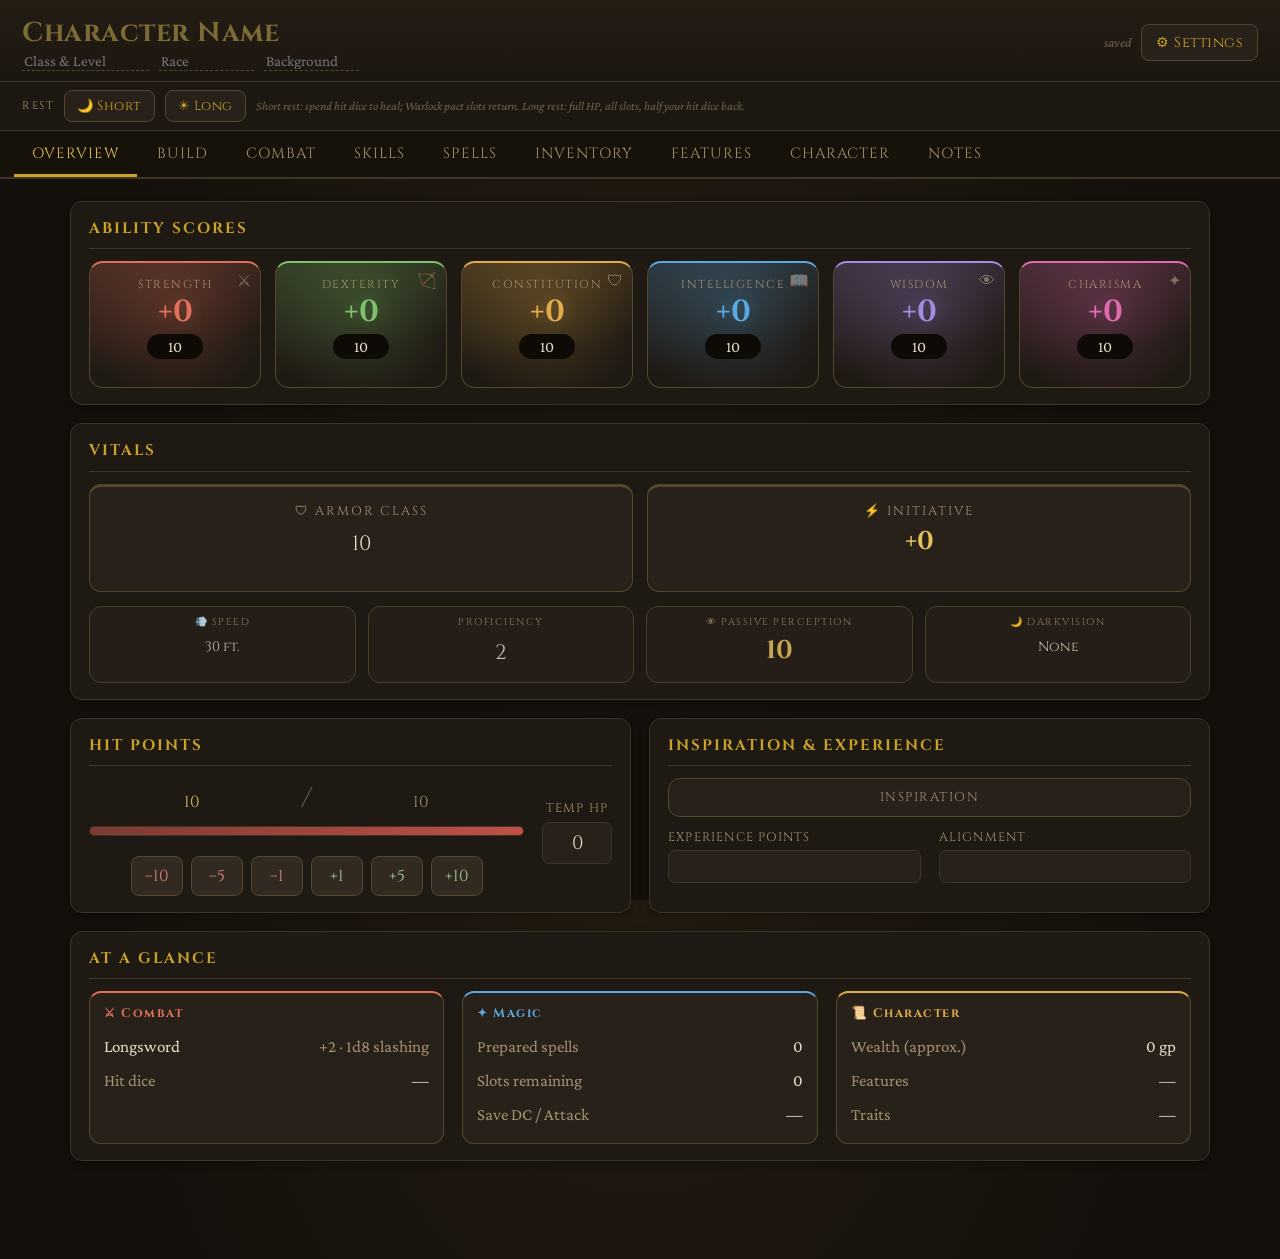
==== character-binder.html @ c370812e "Character Binder — D&D 5e" ====
<!DOCTYPE html>
<html lang="en">
<head>
<meta charset="UTF-8">
<meta name="viewport" content="width=device-width, initial-scale=1.0">
<title>D&D 5e Character Binder</title>
<link rel="preconnect" href="https://fonts.googleapis.com">
<link href="https://fonts.googleapis.com/css2?family=Cinzel:wght@500;700&family=Crimson+Pro:ital,wght@0,400;0,600;1,400&display=swap" rel="stylesheet">
<link rel="stylesheet" href="styles.css">
</head>
<body>

<header>
  <div class="title-block">
    <input id="charNameHeader" data-bind="name" placeholder="Character Name" autocomplete="off">
    <div class="subtitle">
      <input data-bind="classLevel" placeholder="Class &amp; Level" size="14">
      <input data-bind="race" placeholder="Race" size="10">
      <input data-bind="background" placeholder="Background" size="10">
    </div>
  </div>
  <div class="header-right">
    <span id="saveStatus">saved</span>
    <button class="icon-btn" id="settingsBtn">⚙ Settings</button>
  </div>
</header>

<div class="rest-bar">
  <span class="stat-label" style="margin:0">Rest</span>
  <button class="icon-btn sm" id="shortRestBtn">🌙 Short</button>
  <button class="icon-btn sm" id="longRestBtn">☀ Long</button>
  <span class="prep-note" id="restNote" style="margin:0;flex:1 1 220px">Short rest: spend hit dice to heal; Warlock pact slots return. Long rest: full HP, all slots, half your hit dice back.</span>
</div>

<nav id="tabs"></nav>

<main id="pages"></main>

<div class="modal-bg" id="settingsModal">
  <div class="modal">
    <button class="close-x" id="settingsClose">✕</button>
    <h2>Settings</h2>
    <p>Your character auto-saves in this browser. Use export to back up or move between devices.</p>
    <button class="icon-btn" id="exportBtn">Export character (JSON)</button>
    <button class="icon-btn" id="importBtn">Import character (JSON)</button>
    <input type="file" id="importFile" accept=".json,application/json" style="display:none">
    <button class="icon-btn danger" id="resetBtn">Reset all data</button>
  </div>
</div>

<script src="data-classes-races.js"></script>
<script src="data-spells.js"></script>
<script src="data-equipment.js"></script>
<script src="data-libraries.js"></script>
<script src="app.js"></script>
</body>
</html>
---- styles.css ----
:root{
  --bg:#14100b;
  --panel:#1f1913;
  --panel2:#28211a;
  --panel3:#322920;
  --border:#3e3427;
  --border-lt:#54462f;
  --gold:#c9a227;
  --gold-lt:#e3c15c;
  --gold-dim:#7d6b35;
  --text:#e9ddc7;
  --muted:#a3906f;
  --faint:#6f6149;
  --red:#c05046;
  --green:#6f9e63;
  --ink:#0e0b07;
}
*{box-sizing:border-box;margin:0;padding:0}
html,body{height:100%}
body{
  background:var(--bg);
  background-image:radial-gradient(ellipse at 50% -10%, #241c12 0%, var(--bg) 60%);
  color:var(--text);
  font-family:'Crimson Pro',Georgia,serif;
  font-size:17px;
  line-height:1.45;
  -webkit-font-smoothing:antialiased;
}
h1,h2,h3,.tab-btn,.stat-label,.ability-name,button{font-family:'Cinzel',Georgia,serif}

/* ---------- Scrollbars ---------- */
/* The default OS scrollbar (light gray/white) looked out of place against this dark parchment
   theme — every scrollable area (page body, search dropdowns, skill pickers) now matches it. */
*{scrollbar-width:thin;scrollbar-color:var(--gold-dim) var(--panel2)}
*::-webkit-scrollbar{width:10px;height:10px}
*::-webkit-scrollbar-track{background:var(--panel2)}
*::-webkit-scrollbar-thumb{background:var(--gold-dim);border-radius:6px;border:2px solid var(--panel2)}
*::-webkit-scrollbar-thumb:hover{background:var(--gold)}

/* ---------- Header ---------- */
header{
  display:flex;align-items:center;gap:16px;flex-wrap:wrap;
  padding:14px 22px 10px;
  border-bottom:1px solid var(--border);
  background:linear-gradient(180deg,#241d14,#1c1610);
}
.title-block{flex:1;min-width:240px}
#charNameHeader{
  background:transparent;border:none;color:var(--gold-lt);
  font-family:'Cinzel',serif;font-size:1.7rem;font-weight:700;
  width:100%;outline:none;letter-spacing:.5px;
}
#charNameHeader::placeholder{color:var(--gold-dim)}
.subtitle{display:flex;gap:10px;flex-wrap:wrap}
.subtitle input{
  background:transparent;border:none;border-bottom:1px dashed var(--border-lt);
  color:var(--muted);font-family:'Crimson Pro',serif;font-size:.95rem;
  outline:none;padding:1px 2px;
}
.subtitle input:focus{border-bottom-color:var(--gold)}
.header-right{display:flex;align-items:center;gap:10px}
#saveStatus{color:var(--faint);font-size:.85rem;font-style:italic;transition:color .3s}
#saveStatus.flash{color:var(--green)}
.icon-btn{
  background:var(--panel2);border:1px solid var(--border-lt);color:var(--gold);
  border-radius:8px;padding:8px 14px;font-size:.9rem;cursor:pointer;letter-spacing:.5px;
}
.icon-btn:hover{background:var(--panel3);border-color:var(--gold-dim)}
.icon-btn.sm{padding:6px 12px;font-size:.82rem}
/* Rest controls — a slim inline bar, not a full panel/card */
/* Global rest strip — sits under the header on every tab, not just Combat */
.rest-bar{
  display:flex;align-items:center;gap:10px;flex-wrap:wrap;
  padding:8px 22px;background:#1c1710;border-bottom:1px solid var(--border);
}

/* ---------- Tabs ---------- */
nav{
  display:flex;overflow-x:auto;gap:2px;
  padding:0 14px;background:#171209;
  border-bottom:2px solid var(--border);
  scrollbar-width:none;
}
nav::-webkit-scrollbar{display:none}
.tab-btn{
  background:transparent;border:none;color:var(--muted);
  padding:13px 18px 11px;font-size:.92rem;letter-spacing:1px;cursor:pointer;
  border-bottom:3px solid transparent;white-space:nowrap;text-transform:uppercase;
}
.tab-btn:hover{color:var(--text)}
.tab-btn.active{color:var(--gold-lt);border-bottom-color:var(--gold)}
main{max-width:1180px;margin:0 auto;padding:22px 20px 80px}
.tab-page{display:none;animation:fadein .18s ease}
.tab-page.active{display:block}
@keyframes fadein{from{opacity:0;transform:translateY(4px)}to{opacity:1;transform:none}}

/* ---------- Panels & layout ---------- */
.panel{
  background:var(--panel);border:1px solid var(--border);border-radius:12px;
  padding:16px 18px;margin-bottom:18px;
  box-shadow:0 2px 10px rgba(0,0,0,.35);
}
.panel h2{
  color:var(--gold);font-size:.95rem;letter-spacing:2px;text-transform:uppercase;
  margin-bottom:12px;padding-bottom:8px;border-bottom:1px solid var(--border);
  display:flex;justify-content:space-between;align-items:center;
}
.grid{display:grid;gap:18px}
.g2{grid-template-columns:repeat(auto-fit,minmax(320px,1fr))}
.g3{grid-template-columns:repeat(auto-fit,minmax(240px,1fr))}

/* ---------- Build screen: class-flavored panel ---------- */
/* Mirrors the ability-card elemental treatment (glow + lit top edge) but keyed off the chosen
   class's flavor color (CLASS_COLOR) instead of ability score, plus a big watermark class icon
   and a "Level X Class — Subclass" nameplate, so picking a class feels like forging a character
   instead of filling out a form. */
.build-panel{
  --accent:var(--gold); --accent-dim:rgba(201,162,39,.18);
  background:linear-gradient(165deg,var(--accent-dim),var(--panel) 75%);
  border-top:2px solid var(--accent); position:relative; overflow:hidden;
  transition:border-color .25s ease,background .25s ease;
}
.build-panel::before{
  content:'';position:absolute;top:-50%;right:-6%;width:70%;height:200%;
  background:radial-gradient(circle,var(--accent-dim) 0%,transparent 65%);
  pointer-events:none;
}
.build-icon{
  position:absolute;top:10px;right:16px;font-size:3.4rem;opacity:.16;line-height:1;
  pointer-events:none;filter:saturate(1.3);z-index:0;transition:opacity .2s ease;
}
.build-title{
  color:var(--accent);font-family:'Cinzel',serif;font-weight:700;font-size:1.05rem;
  letter-spacing:.5px;margin:-4px 0 12px;text-shadow:0 0 16px var(--accent-dim);
  position:relative;z-index:1;display:none;
}
.build-panel h2,.build-panel .grid,.build-panel .prep-note{position:relative;z-index:1}

/* ---------- Inputs ---------- */
input[type=text],input[type=number],textarea,select{
  background:var(--panel2);border:1px solid var(--border);border-radius:7px;
  color:var(--text);font-family:'Crimson Pro',serif;font-size:1rem;
  padding:7px 10px;outline:none;width:100%;
}
input:focus,textarea:focus,select:focus{border-color:var(--gold-dim)}
/* Every textarea in the app is now auto-grown by JS to fit what's typed (see autoGrow in
   app.js), so a manual resize handle is redundant at best and at worst lets you drag it smaller
   than its own content, hiding text behind a scrollbar again. overflow:hidden guards the same
   case. min-height is just the empty-box starting point before anything's typed. */
textarea{resize:none;overflow:hidden;min-height:80px;line-height:1.5}
input[type=number]{-moz-appearance:textfield}
input[type=number]::-webkit-inner-spin-button{-webkit-appearance:none}
label.fld{display:block;margin-bottom:10px}
label.fld span{
  display:block;color:var(--muted);font-size:.78rem;letter-spacing:1.2px;
  text-transform:uppercase;margin-bottom:3px;font-family:'Cinzel',serif;
}

/* ---------- Vitals: same elemental accents as ability cards, applied to the real tiles ---------- */
.stat-ac{border-top:2px solid #5aa9e0}.stat-ac input,.stat-ac .big{color:#5aa9e0}
.stat-init{border-top:2px solid #e0ab4a}.stat-init input,.stat-init .big{color:#e0ab4a}
.stat-speed{border-top:2px solid #7dc26a}.stat-speed input,.stat-speed .big{color:#7dc26a}
/* Speed holds text like "30 ft." — the shared 64px/1.3rem input (sized for 2-digit AC) clipped
   the end of it. Still not enough room before — wider box, smaller font, minimal padding. */
.stat-speed input{width:100%;max-width:112px;font-size:.98rem;padding:6px 3px}
.stat-perc{border-top:2px solid #a58ce0}.stat-perc input,.stat-perc .big{color:#a58ce0}
.stat-vision{border-top:2px solid #6f6bb0}.stat-vision input,.stat-vision .big{color:#6f6bb0}
/* Holds text like "120 ft." or "None" — same fix as Speed above, so it never clips. */
.stat-vision input{width:100%;max-width:112px;font-size:.98rem;padding:6px 3px}
.stat-dc{border-top:2px solid #a58ce0}.stat-dc .big{color:#a58ce0;text-shadow:0 0 14px rgba(165,140,224,.35)}
/* AC and Initiative are the two numbers you need instantly mid-fight, so they get a bigger,
   bolder row of their own; Speed/Proficiency/Passive/Darkvision (checked far less often in
   combat) sit smaller underneath instead of matching them tile-for-tile. */
.vitals-primary{display:grid;grid-template-columns:repeat(auto-fit,minmax(150px,1fr));gap:14px;margin-bottom:14px}
.vitals-primary .stat{border-top-width:3px;padding:16px 10px}
.vitals-primary .stat-label{font-size:.8rem;letter-spacing:2px}
.vitals-primary .big,.vitals-primary input{font-size:2.3rem}
.vitals-secondary{opacity:.85}
.vitals-secondary .stat{padding:8px 6px}
.vitals-secondary .stat-label{font-size:.62rem}
.vitals-secondary .big{font-size:1.15rem}
.vitals-secondary input{font-size:1.05rem}
.vitals-secondary .stat-speed input,.vitals-secondary .stat-vision input{font-size:.85rem;max-width:100px}

/* ---------- Ability cards ---------- */
/* Each ability gets its own elemental accent color (STR fire, DEX verdant, CON amber earth,
   INT arcane blue, WIS violet insight, CHA rose) instead of one flat gold for all six —
   a soft radial glow, a lit top edge, and a faint watermark rune make the grid feel alive. */
.abilities{display:grid;grid-template-columns:repeat(auto-fit,minmax(105px,1fr));gap:14px}
.ability{
  --accent:var(--gold); --accent-dim:rgba(201,162,39,.18);
  background:linear-gradient(165deg,var(--accent-dim),var(--panel) 68%);
  border:1px solid var(--border-lt); border-top:2px solid var(--accent);
  border-radius:14px;
  text-align:center;padding:14px 6px 14px;position:relative;overflow:hidden;
  transition:transform .18s ease,box-shadow .2s ease,border-color .18s ease;
}
.ability::before{
  content:'';position:absolute;top:-40%;left:50%;width:150%;height:150%;
  transform:translateX(-50%);background:radial-gradient(circle,var(--accent-dim) 0%,transparent 62%);
  pointer-events:none;
}
.ability:hover{transform:translateY(-3px);box-shadow:0 10px 26px -8px var(--accent-dim);border-top-color:var(--accent)}
.ability.ab-str{--accent:#e0705a;--accent-dim:rgba(224,112,90,.22)}
.ability.ab-dex{--accent:#7dc26a;--accent-dim:rgba(125,194,106,.22)}
.ability.ab-con{--accent:#e0ab4a;--accent-dim:rgba(224,171,74,.22)}
.ability.ab-int{--accent:#5aa9e0;--accent-dim:rgba(90,169,224,.22)}
.ability.ab-wis{--accent:#a58ce0;--accent-dim:rgba(165,140,224,.22)}
.ability.ab-cha{--accent:#e06bb0;--accent-dim:rgba(224,107,176,.22)}
.ability-icon{position:absolute;top:6px;right:9px;font-size:1rem;opacity:.4;z-index:1;filter:saturate(1.3)}
.ability-name{color:var(--muted);font-size:.72rem;letter-spacing:1.5px;text-transform:uppercase;position:relative;z-index:1}
.ability .mod{
  color:var(--accent);font-size:1.9rem;font-weight:700;font-family:'Cinzel',serif;line-height:1.2;
  position:relative;z-index:1;text-shadow:0 0 18px var(--accent-dim);
}
.ability input{
  width:56px;margin:4px auto 0;text-align:center;font-size:1rem;
  background:var(--ink);border-radius:20px;padding:3px;
  position:relative;z-index:1;border:1px solid transparent;
}
.ability input:focus{border-color:var(--accent)}
.save-dot-row{display:flex;justify-content:center;margin-top:6px}
.ab-race{color:var(--faint);font-size:.7rem;margin-top:3px;min-height:.95em;position:relative;z-index:1}
.ab-race b{color:var(--gold-dim);font-weight:600}

/* ---------- Feature effects ---------- */
.fx-badge{color:var(--gold);cursor:help;margin-left:5px;font-size:.85em}
/* green dot = proficiency granted by a feature (not manually set) */
.dot.grant{background:var(--green);border-color:var(--green)}
.dot.grant.expg{box-shadow:0 0 0 2.5px var(--panel),0 0 0 4.5px var(--green)}
.skill-block{border-bottom:1px solid #2a2318}
.skill-block:last-child{border-bottom:none}
.skill-block .skill-row{border-bottom:none}
.sk-note{color:var(--muted);font-size:.8rem;font-style:italic;padding:0 6px 7px 60px}
.sk-note .star{color:var(--gold);font-style:normal}
.sk-note .from{color:var(--green);font-style:normal}
/* Inline per-skill feature badges — a solid chip so they actually catch the eye, not faint italic text.
   This is a tablet-first project: badges are TAPPED (JS toggles .open), not hovered — there's no
   hover on touch. Mouse users on desktop still get a hover affordance for free via the CSS below. */
.sk-fx{
  display:inline-flex;flex-wrap:wrap;align-items:center;gap:2px 6px;cursor:pointer;
  background:var(--panel3);border:1px solid var(--gold-dim);border-radius:7px;
  padding:2px 8px 2px 9px;color:var(--gold-lt);font-size:.8rem;font-weight:600;
  max-width:100%;box-sizing:border-box;
  transition:border-color .15s ease,background .15s ease;
  -webkit-tap-highlight-color:transparent;
}
.sk-fx:hover,.sk-fx.open{background:var(--panel2);border-color:var(--gold)}
.sk-fx b{
  background:var(--gold);color:var(--ink);border-radius:5px;
  padding:1px 6px;font-weight:800;font-size:.85rem;white-space:nowrap;
  transition:transform .15s cubic-bezier(.2,.9,.3,1.4);
}
.sk-fx.open b{transform:scale(1.12)}
.sk-fx.perm{border-color:var(--green);color:var(--green)}
.sk-fx.perm:hover,.sk-fx.perm.open{border-color:var(--green)}
/* The "when" condition — tapping the badge unfolds it on its own line, fully wrapped (never
   clipped, however long the text is), instead of stretching sideways past the card's edge. */
.sk-tip{
  flex-basis:100%;max-width:100%;
  max-height:0;overflow:hidden;opacity:0;
  white-space:normal;word-wrap:break-word;text-align:left;line-height:1.35;
  color:var(--muted);font-style:italic;font-weight:500;
  transition:max-height .22s ease,opacity .18s ease,margin-top .22s ease;
  margin-top:0;
}
.sk-fx.open .sk-tip{max-height:80px;opacity:1;margin-top:3px}
.fx-chip{
  display:inline-flex;align-items:center;gap:7px;
  background:var(--panel3);border:1px solid var(--border-lt);border-radius:14px;
  padding:2px 11px;font-size:.85rem;margin:0 6px 6px 0;color:var(--text);
}
.fx-chip button{background:none;border:none;color:var(--faint);cursor:pointer;font-size:.9em;padding:0}
.fx-chip button:hover{color:var(--red)}
.fx-note{display:block;color:var(--green);font-size:.72rem;min-height:.9em}
/* ★ Stat reminders on the Overview tiles — same tap-to-open badges as the skill rows */
.fx-rems{display:flex;flex-wrap:wrap;gap:4px;margin-top:4px}
.fx-rems:empty{display:none}
.fx-rems .sk-fx{font-size:.72rem;padding:1px 7px}
.fx-rems .sk-fx b{font-size:.76rem;padding:0 5px}
/* Live "= N" preview beside the effect-amount formula field */
.fx-amt-hint{color:var(--green);font-size:.8rem;font-weight:600;white-space:nowrap}
.fx-addrow{display:flex;gap:8px;flex-wrap:wrap;align-items:center;margin-top:8px}
.fx-addrow select,.fx-addrow input{width:auto;flex:0 1 auto}
.fx-addrow .add-btn{margin-top:0;padding:5px 12px}
.fx-skillpick{
  display:flex;flex-wrap:wrap;gap:6px;max-width:100%;
  background:var(--panel2);border:1px solid var(--border-lt);border-radius:8px;
  padding:8px 10px;margin:2px 0;max-height:130px;overflow-y:auto;flex:1 1 100%;
}
/* Tappable skill chips — replaces raw checkboxes, which looked out of place next to everything else */
.skpick{
  display:inline-flex;align-items:center;gap:5px;padding:3px 10px 3px 8px;border-radius:12px;font-size:.78rem;
  background:var(--panel3);border:1px solid var(--border-lt);border-left:3px solid var(--ab-color,var(--border-lt));color:var(--muted);
  cursor:pointer;user-select:none;-webkit-tap-highlight-color:transparent;
  transition:background .12s ease,border-color .12s ease,color .12s ease;
}
.skpick i{font-style:normal;font-size:.62rem;font-weight:700;letter-spacing:.04em;color:var(--ab-color,var(--muted));opacity:.85;text-transform:uppercase}
.skpick:hover{border-color:var(--gold-dim);border-left-color:var(--ab-color,var(--gold-dim));color:var(--text)}
.skpick.on{background:var(--gold);border-color:var(--gold);border-left-color:var(--gold);color:var(--ink);font-weight:700}
.skpick.on i{color:var(--ink);opacity:.6}
.fx-chip button.copy{color:var(--gold)}
.fx-chip button.copy:hover{color:var(--gold-lt)}
.fx-chip button.edit{color:var(--green)}
.fx-chip button.edit:hover{color:#8fd17e}
/* Searchable feature-library dropdown — replaces one giant native <select> full of options */
.lib-results{
  position:absolute;top:calc(100% + 4px);left:0;width:360px;max-width:90vw;max-height:340px;
  overflow-y:auto;background:var(--panel);border:1px solid var(--gold-dim);border-radius:10px;
  box-shadow:0 12px 32px rgba(0,0,0,.55);z-index:40;display:none;
}
.lib-results.open{display:block}
.lib-results .grp{
  color:var(--gold);font-size:.68rem;letter-spacing:1.6px;text-transform:uppercase;
  font-family:'Cinzel',serif;padding:9px 12px 4px;
}
.lib-results .item{
  padding:7px 12px;cursor:pointer;font-size:.88rem;color:var(--text);
  border-top:1px solid #2a2318;-webkit-tap-highlight-color:transparent;
}
.lib-results .grp:first-child{padding-top:8px}
.lib-results .grp + .item{border-top:none}
.lib-results .item:hover,.lib-results .item.hi{background:var(--panel3)}
.lib-results .item small{display:block;color:var(--muted);font-size:.73rem;margin-top:1px;font-style:italic}
.lib-results .empty{padding:12px;color:var(--faint);font-style:italic;font-size:.85rem}
/* Spell search gets its own grimoire index instead of the plain generic dropdown every other
   search box uses — each result carries a left rune-tab colored by its power tier (same silver/
   arcane-blue/mystic-violet/legendary-gold language as the level cards), so browsing results
   already tells you how "big" a spell is before you tap it. */
#spellResults{background:linear-gradient(165deg,var(--panel),var(--panel2) 85%)}
#spellResults .grp{border-bottom:1px solid var(--border-lt);margin-bottom:2px}
#spellResults .item{
  --accent:var(--gold);--accent-dim:rgba(201,162,39,.3);
  border-top:none;border-left:3px solid var(--accent-dim);padding-left:11px;
  transition:border-color .15s ease,background .15s ease;
}
#spellResults .item.tier0{--accent:#8b98ab;--accent-dim:rgba(139,152,171,.4)}
#spellResults .item.tier1{--accent:#5aa9e0;--accent-dim:rgba(90,169,224,.4)}
#spellResults .item.tier2{--accent:#a58ce0;--accent-dim:rgba(165,140,224,.4)}
#spellResults .item.tier3{--accent:#c9a227;--accent-dim:rgba(201,162,39,.45)}
#spellResults .item:hover,#spellResults .item.hi{background:var(--panel3);border-left-color:var(--accent)}
#spellResults .sp-badge{margin-right:3px}
/* Feature cards — two columns of shorter cards instead of one long full-width column, so short
   feats don't leave a wall of empty space next to their one-line description. */
#featureList{column-width:360px;column-gap:20px}
/* Take two: the stamped wax-seal medallion (repeated down a long list) read as a sticker, not a
   flourish — a device that works once on a hero panel gets noisy at a dozen repeats. Replaced with
   something quieter and more bookish: an illuminated capital, the feature's own first letter set
   large in the source's color, the way an old manuscript marks the start of each entry. Provenance
   (which class, which race) is a fine-print byline instead of an uppercase tag; hand-written
   features simply carry no byline at all — nothing where there's nothing meaningful to say. */
.feature-card{
  position:relative;display:flex;gap:13px;align-items:flex-start;
  background:var(--panel2);border:1px solid var(--border);border-left:2px solid var(--src,var(--gold-dim));
  border-radius:10px;padding:13px 16px;margin-bottom:16px;break-inside:avoid;
  transition:transform .15s ease,box-shadow .2s ease;
}
.feature-card:hover{transform:translateY(-2px);box-shadow:0 10px 22px -12px rgba(0,0,0,.55)}
.feature-cap{
  flex:0 0 auto;width:2rem;padding-top:1px;text-align:center;
  font-family:'Cinzel',serif;font-weight:700;font-size:2.15rem;line-height:1;
  color:var(--src,var(--gold));opacity:.92;user-select:none;
}
.feature-body{flex:1;min-width:0}
.feature-head{display:flex;gap:8px;align-items:center;margin-bottom:7px}
.feature-headtext{flex:1;min-width:0}
.feature-byline{
  display:block;color:var(--muted);font-size:.76rem;font-style:italic;
  margin:0 0 1px 1px;letter-spacing:.2px;
}
/* Title reads as an inscribed heading (Cinzel, like every other label in the app) instead of
   plain form text — quiet manuscript-line input until you touch it, same idiom as Spells rows. */
.feature-title{
  width:100%;font-family:'Cinzel',serif;font-weight:700;font-size:1rem;letter-spacing:.2px;
  background:transparent;border:1px solid transparent;border-bottom:1px dashed transparent;
  padding:2px 3px;border-radius:0;
}
.feature-title:hover{border-bottom-color:var(--border-lt)}
.feature-title:focus{background:var(--ink);border-color:transparent;border-bottom-color:var(--src,var(--gold));border-radius:4px}
.desc-ta{min-height:42px;font-size:.92rem;resize:none;overflow:hidden}
/* Lock toggle — sits in the panel header (h2 is already a flex row with space-between, so this
   just drops into the right side). Locked = compact read-only view; unlocked = full editor. */
.lock-toggle{
  background:none;border:1px solid var(--border-lt);color:var(--muted);
  border-radius:7px;width:32px;height:28px;cursor:pointer;font-size:1rem;
  text-transform:none;letter-spacing:0;flex-shrink:0;-webkit-tap-highlight-color:transparent;
  transition:background .12s ease,border-color .12s ease,color .12s ease;
}
.lock-toggle:hover{border-color:var(--gold-dim);color:var(--gold-lt)}
.lock-toggle.locked{background:var(--panel3);border-color:var(--gold-dim);color:var(--gold-lt)}
/* Locked view: every feature becomes one plain, compact block — no inputs, no buttons, just
   title (+ a combat tag), description and effects sitting there in full. Nothing to expand —
   there are only ever a handful of features, so a collapse/expand step just adds a tap. */
.feature-card.locked{padding:10px 14px}
.feature-card.locked .cf-row{padding:0 2px 6px;border-bottom:none}
.feature-card.locked .feature-cap{font-size:1.9rem}
.locked-desc{color:var(--muted);font-size:.85rem;padding:0 2px 6px}
.fx-chip-row{margin:0 0 8px;display:flex;flex-wrap:wrap}
.fx-chip.ro{padding:2px 9px;gap:0;font-size:.78rem}
.combat-flag{
  background:var(--panel3);border:1px solid var(--border-lt);color:var(--faint);
  border-radius:7px;width:34px;height:36px;cursor:pointer;font-size:1rem;flex-shrink:0;
  transition:background .12s ease,border-color .12s ease,color .12s ease;
}
.combat-flag:hover{border-color:var(--gold-dim);color:var(--muted)}
/* Collapsed "+ Effect" ghost button — replaces the always-visible 230px type dropdown so a
   card with no effect in progress reads clean; tapping it reveals the picker. */
.fx-open-btn{
  background:transparent;border:1px dashed var(--gold-dim);color:var(--gold);
  border-radius:8px;padding:6px 14px;cursor:pointer;font-size:.82rem;
  font-family:'Cinzel',serif;letter-spacing:.5px;
}
.fx-open-btn:hover{background:var(--panel3)}
.combat-flag.on{background:var(--gold);border-color:var(--gold);color:var(--ink)}
/* Ties a feature's max uses to the proficiency-bonus stat instead of a fixed number, for
   traits like Orc's Adrenaline Rush or Harengon's Rabbit Hop ("uses = proficiency bonus") —
   recalc() keeps it in sync automatically whenever profBonus changes (e.g. leveling up). */
.uses-prof-toggle{
  background:var(--panel3);border:1px solid var(--border-lt);color:var(--faint);
  border-radius:7px;padding:5px 10px;cursor:pointer;font-size:.72rem;font-weight:700;
  letter-spacing:.03em;-webkit-tap-highlight-color:transparent;
  transition:background .12s ease,border-color .12s ease,color .12s ease;
}
.uses-prof-toggle:hover{border-color:var(--gold-dim);color:var(--muted)}
.uses-prof-toggle.on{background:var(--gold);border-color:var(--gold);color:var(--ink)}
.prof-uses-val{
  min-width:50px;text-align:center;color:var(--gold-lt);font-weight:700;
  font-family:'Cinzel',serif;font-size:.95rem;
}
.fx-edit-hint{
  flex:1 1 100%;color:var(--green);font-size:.78rem;font-style:italic;
  background:rgba(111,158,99,.1);border:1px solid var(--green);border-radius:7px;padding:5px 10px;
}
/* Combat Features — one slim row per feature, no card. Description is hidden until tapped so the
   panel stays a scannable list instead of a wall of reminder text during a fight. */
.cf-row{
  display:flex;align-items:center;justify-content:space-between;gap:10px;
  padding:7px 4px;border-bottom:1px solid #2a2318;
}
.cf-row:last-child{border-bottom:none}
.cf-row[data-cfrow]{cursor:pointer}
.cf-row[data-cfrow]:hover{background:var(--panel3)}
.cf-name{font-family:'Cinzel',serif;color:var(--gold-lt);font-size:.86rem;display:flex;align-items:center;gap:6px}
.cf-chevron{display:inline-block;color:var(--gold-dim);font-size:.7rem;transition:transform .18s ease}
.cf-row.open .cf-chevron{transform:rotate(90deg)}
.cf-tag{color:var(--faint);font-size:.72rem;font-style:italic}
.cf-uses{display:flex;align-items:center;gap:8px;flex-shrink:0}
.cf-count{color:var(--muted);font-size:.78rem;font-weight:700;font-family:'Cinzel',serif;min-width:28px;text-align:right}
.cf-desc{
  max-height:0;overflow:hidden;opacity:0;
  color:var(--muted);font-size:.78rem;font-style:italic;padding:0 4px;
  transition:max-height .22s ease,opacity .18s ease,padding .22s ease;
}
.cf-row.open + .cf-desc{max-height:120px;opacity:1;padding:2px 4px 9px}
/* Limited-use features (pips, recharge on a rest) are the ones worth scanning for mid-fight;
   passives are just there for reference. A small section label separates the two groups instead
   of leaving them interleaved in one undifferentiated list. */
.cf-section{
  color:var(--faint);font-size:.64rem;letter-spacing:1.5px;text-transform:uppercase;
  font-family:'Cinzel',serif;padding:9px 4px 4px;
}
.cf-section:first-child{padding-top:0}
/* A panel whose only content is one empty-state line doesn't need full panel padding/margin —
   shrinking it keeps the page from pushing HP/Attacks further down for nothing. */
.panel-compact{padding-bottom:10px;margin-bottom:12px}
.panel-compact h2{margin-bottom:6px}
.fx-addrow .cancel-btn{
  background:transparent;border:1px dashed var(--faint);color:var(--faint);
  border-radius:8px;padding:7px 16px;cursor:pointer;font-size:.85rem;
  font-family:'Cinzel',serif;letter-spacing:1px;margin-top:4px;
}
.fx-addrow .cancel-btn:hover{color:var(--text);border-color:var(--muted)}

/* ---------- Character HUD ---------- */
.hud{display:grid;grid-template-columns:1fr 110px 1fr;gap:16px;align-items:start}
.hud-fig{width:110px;justify-self:center;margin-top:8px}
@media (max-width:640px){.hud{grid-template-columns:1fr 1fr}.hud-fig{display:none}}

/* ---------- Stat chips ---------- */
.stats-row{display:grid;grid-template-columns:repeat(auto-fit,minmax(120px,1fr));gap:12px}
.stat{
  background:var(--panel2);border:1px solid var(--border-lt);border-radius:12px;
  text-align:center;padding:10px 8px;
}
.stat-label{color:var(--muted);font-size:.7rem;letter-spacing:1.5px;text-transform:uppercase;display:block;margin-bottom:2px}
.stat .big{color:var(--text);font-size:1.6rem;font-family:'Cinzel',serif;font-weight:700}
.stat input{width:64px;text-align:center;font-size:1.3rem;font-family:'Cinzel',serif;background:transparent;border:none;color:var(--text)}
.stat input:focus{outline:1px solid var(--gold-dim);border-radius:6px}
.stat.computed .big{color:var(--gold-lt)}

/* ---------- HP ---------- */
.hp-panel{display:flex;flex-wrap:wrap;gap:18px;align-items:center}
.hp-main{flex:1;min-width:220px}
.hp-numbers{display:flex;align-items:baseline;gap:6px;justify-content:center}
.hp-numbers input{background:transparent;border:none;font-family:'Cinzel',serif;text-align:center;color:var(--text)}
.hp-cur{font-size:2.6rem;width:110px;color:var(--gold-lt)!important}
.hp-max-in{font-size:1.3rem;width:70px;color:var(--muted)!important}
.hp-slash{color:var(--faint);font-size:1.8rem;font-family:'Cinzel',serif}
.hp-bar{height:10px;background:var(--ink);border-radius:6px;overflow:hidden;margin-top:6px;border:1px solid var(--border);transition:box-shadow .3s ease}
.hp-bar>div{height:100%;background:linear-gradient(90deg,#7d3b34,var(--red));width:100%;transition:width .25s,background .3s}
/* Bloodied / critical HP feedback, right on the real bar — no separate decorative copy of it */
@keyframes hpCritPulse{0%,100%{box-shadow:0 0 6px 0 rgba(192,80,70,.5)}50%{box-shadow:0 0 14px 3px rgba(192,80,70,.9)}}
.hp-bar.low>div{background:linear-gradient(90deg,#8a5a2a,#d9a23e)}
.hp-bar.critical{animation:hpCritPulse 1.3s ease-in-out infinite}
.hp-bar.critical>div{background:linear-gradient(90deg,#7d1f1f,#c0504a)}
.hp-btns{display:flex;gap:8px;justify-content:center;margin-top:10px;flex-wrap:wrap}
.hp-btn{
  background:var(--panel3);border:1px solid var(--border-lt);color:var(--text);
  border-radius:8px;min-width:52px;padding:8px 10px;font-size:1rem;cursor:pointer;
  font-family:'Cinzel',serif;
}
.hp-btn:active{transform:scale(.95)}
.hp-btn.dmg{color:#e08a80}.hp-btn.heal{color:#a5cf9a}
.temp-box{text-align:center}
.temp-box input{width:70px;text-align:center;font-size:1.2rem;font-family:'Cinzel',serif}

/* Hit Dice Left used to burn a whole 2-column stat grid for one number and two buttons — now a
   single compact row so the rest of the Combat tab (Attacks) isn't pushed down for so little. */
.hd-row{display:flex;align-items:center;gap:12px;margin-bottom:10px;flex-wrap:wrap}
.hd-row .stat-label{margin:0}
.hd-row .big{color:var(--gold-lt);font-family:'Cinzel',serif;font-weight:700;font-size:1.6rem}
.hd-row .hp-btns{margin:0 0 0 auto}

/* Combat mini-HUD: HP and AC pinned to the top of the viewport while scrolling the Combat tab,
   so the two numbers you always need mid-fight never scroll out of view once the page gets tall
   with several attacks/features. Read-only — the real editable fields are still below. */
.combat-hud{
  position:sticky;top:0;z-index:15;display:flex;gap:20px;align-items:center;
  background:var(--panel);border:1px solid var(--border);border-radius:10px;
  padding:8px 16px;margin-bottom:16px;box-shadow:0 4px 14px rgba(0,0,0,.45);
}
.chud-item{color:var(--muted);font-size:.72rem;letter-spacing:1.5px;text-transform:uppercase;font-family:'Cinzel',serif}
.chud-item b{color:var(--gold-lt);font-size:1.05rem;margin-left:6px;letter-spacing:0;text-transform:none}

/* ---------- Toggle dots & pips ---------- */
.dot{
  width:16px;height:16px;border-radius:50%;border:2px solid var(--gold-dim);
  background:transparent;cursor:pointer;display:inline-block;flex-shrink:0;
}
.dot.on{background:var(--gold);border-color:var(--gold)}
.dot.exp{background:var(--gold);border-color:var(--gold-lt);box-shadow:0 0 0 2.5px var(--panel),0 0 0 4.5px var(--gold-dim)}
.pip{
  width:26px;height:26px;border-radius:50%;border:2px solid var(--gold-dim);
  background:transparent;cursor:pointer;display:inline-block;flex-shrink:0;
  -webkit-tap-highlight-color:transparent;
}
.pip.used{background:var(--faint);border-color:var(--faint)}

/* ---------- Skill rows (grouped by ability score) ---------- */
/* Multi-column flow (not grid) so short groups don't leave ragged gaps — each group is one
   solid block that stacks top-to-bottom within a column, then wraps to the next column.
   Each group is now a small elemental-accent card — same treatment as the Ability Scores
   tab (soft radial glow, lit top edge, watermark icon) — so the whole sheet reads as one
   consistent world instead of a plain gold list. */
#skillList{column-width:240px;column-gap:20px}
.skill-group{
  --accent:var(--gold); --accent-dim:rgba(201,162,39,.18);
  break-inside:avoid;margin-bottom:16px;position:relative;overflow:hidden;
  background:linear-gradient(165deg,var(--accent-dim),var(--panel) 72%);
  border:1px solid var(--border-lt);border-top:2px solid var(--accent);
  border-radius:12px;padding:2px 0 6px;
}
.skill-group::before{
  content:'';position:absolute;top:-50%;left:50%;width:160%;height:160%;
  transform:translateX(-50%);background:radial-gradient(circle,var(--accent-dim) 0%,transparent 60%);
  pointer-events:none;
}
.skill-group.ab-str{--accent:#e0705a;--accent-dim:rgba(224,112,90,.22)}
.skill-group.ab-dex{--accent:#7dc26a;--accent-dim:rgba(125,194,106,.22)}
.skill-group.ab-con{--accent:#e0ab4a;--accent-dim:rgba(224,171,74,.22)}
.skill-group.ab-int{--accent:#5aa9e0;--accent-dim:rgba(90,169,224,.22)}
.skill-group.ab-wis{--accent:#a58ce0;--accent-dim:rgba(165,140,224,.22)}
.skill-group.ab-cha{--accent:#e06bb0;--accent-dim:rgba(224,107,176,.22)}
.skill-group-head{
  color:var(--accent);font-size:.7rem;letter-spacing:1.8px;text-transform:uppercase;
  font-family:'Cinzel',serif;padding:9px 12px 6px;border-bottom:1px solid var(--accent-dim);
  margin-bottom:1px;position:relative;z-index:1;display:flex;align-items:center;gap:6px;
}
.skill-group-head .sgh-icon{font-size:.9rem;opacity:.8;filter:saturate(1.3)}
.skill-item{border-bottom:1px solid var(--accent-dim);padding:2px 0;position:relative;z-index:1}
.skill-group .skill-item:last-child{border-bottom:none}
.skill-row{
  display:flex;align-items:center;gap:8px;padding:5px 12px;
}
.skill-row .bonus{
  min-width:40px;text-align:center;color:var(--accent);
  font-family:'Cinzel',serif;font-weight:700;font-size:1.05rem;text-shadow:0 0 12px var(--accent-dim);
}
.skill-row .sk-name{flex:1}
.skill-row .sk-ab{color:var(--faint);font-size:.8rem;text-transform:uppercase;letter-spacing:1px}
/* Feature badges get their own second line, indented under the skill name */
.skill-fx-row{display:flex;gap:12px;flex-wrap:wrap;padding:0 12px 5px 58px;position:relative;z-index:1}
/* Proficiency dot glows in the group's own accent instead of flat gold */
.skill-item .dot.on{background:var(--accent);border-color:var(--accent);box-shadow:0 0 8px var(--accent-dim)}
.skill-item .dot.exp{background:var(--accent);border-color:var(--accent);box-shadow:0 0 0 2.5px var(--panel),0 0 0 4.5px var(--accent-dim),0 0 10px var(--accent-dim)}

/* ---------- Lists (attacks, items, spells, features, notes) ---------- */
.list-row{display:flex;gap:8px;align-items:flex-start;margin-bottom:8px}
.list-row input,.list-row textarea{flex:1}
.list-row .narrow{flex:0 0 90px}
.list-row .mid{flex:0 0 150px}
.del-btn{
  background:transparent;border:1px solid var(--border);color:var(--faint);
  border-radius:7px;width:34px;height:36px;cursor:pointer;font-size:1.1rem;flex-shrink:0;
}
.del-btn:hover{color:var(--red);border-color:var(--red)}
.add-btn{
  background:transparent;border:1px dashed var(--gold-dim);color:var(--gold);
  border-radius:8px;padding:7px 16px;cursor:pointer;font-size:.85rem;
  font-family:'Cinzel',serif;letter-spacing:1px;margin-top:4px;
}
.add-btn:hover{background:var(--panel2)}

/* ---------- Attack row (Combat > Attacks & Spellcasting) ---------- */
/* Each attack is its own card — background, border, rounded corners, a gap to the next one —
   instead of a border-bottom-separated row sharing one long strip. Same card language as
   .feature-card/.ov-card elsewhere on the sheet, so weapons read as distinct at a glance. */
.atk-card{
  background:var(--panel2);border:1px solid var(--border);border-left:2px solid var(--gold-dim);
  border-radius:10px;padding:10px 14px;margin-bottom:14px;
  transition:transform .15s ease,box-shadow .2s ease;
}
.atk-card:last-of-type{margin-bottom:0}
.atk-card:hover{transform:translateY(-2px);box-shadow:0 10px 22px -12px rgba(0,0,0,.55)}
/* One compact strip per attack: weapon identity on the left, then its two live numbers —
   Hit and Damage, always in that reading order — and buffs tucked into a slim line underneath
   instead of their own full row. */
.atk-row{
  display:flex;align-items:flex-start;gap:10px;
}
.atk-icon{color:var(--gold-dim);font-size:.95rem;padding-top:7px;flex:0 0 auto}
.atk-id{flex:1.6 1 220px;min-width:180px;position:relative}
/* One combo field instead of a dropdown + a separate nickname field: type to search built-in
   weapons (a themed dropdown, not the browser's native autocomplete) or just keep typing your
   own name — either way it's the same input. */
input.atk-combo{width:100%;font-size:.92rem}
.atk-weapon-results{width:100%}
.atk-config{display:flex;flex-wrap:wrap;gap:5px 8px;margin-top:5px;align-items:center}
/* Each label+input is one inline unit so wrapping (on narrow rows) breaks between pairs, never
   inside one — no more orphan input floating on its own line with no visible label. */
.cfg-pair{display:inline-flex;align-items:center;gap:3px;white-space:nowrap}
.cfg-lbl{color:var(--faint);font-size:.68rem;white-space:nowrap}
select.atk-stat-sel{width:64px;font-size:.78rem;padding:3px 4px}
select.atk-dtype-sel{width:92px;font-size:.78rem;padding:3px 4px}
input.atk-die{width:44px;text-align:center;font-size:.82rem;background:var(--panel3);
  border:1px solid var(--border-lt);border-radius:5px;padding:3px 2px}
input.atk-tiny{width:30px;text-align:center;font-size:.8rem;padding:3px 2px}
/* Hit sits left of Damage — a thin gold divider marks the boundary between "will it land" and
   "how much does it do" so the two never blur together even at a glance. */
.atk-hit{flex:0 0 60px;text-align:center;padding-top:1px}
.atk-dmg{flex:1 1 170px;min-width:140px;border-left:1px solid var(--border-lt);padding-left:10px}
.atk-label{color:var(--muted);font-size:.62rem;letter-spacing:1.5px;text-transform:uppercase;display:block}
.atk-hit .big,.atk-final{
  color:var(--gold-lt);font-family:'Cinzel',serif;font-weight:700;font-size:1.2rem;white-space:nowrap;
}
.atk-hit .big{display:block}
.atk-formula{color:var(--text);font-size:.88rem;display:block}
.atk-breakdown{color:var(--faint);font-size:.66rem;display:block;margin-top:1px;white-space:nowrap}
.atk-roll{display:flex;align-items:center;gap:6px;margin-top:3px;flex-wrap:wrap}
.atk-roll input{width:48px;text-align:center;font-size:.85rem}
/* A buff's own damage-roll input (shown only when that buff has dice to roll) is a smaller
   sibling of the main weapon roll, not its own separate concept. */
.atk-roll input.atk-buffroll{width:38px;font-size:.8rem}
.atk-roll .atk-plus{color:var(--faint);font-size:.8rem}
.atk-eq{color:var(--faint)}
.atk-legacy{color:var(--faint);font-size:.72rem;font-style:italic;display:block;padding:2px 4px 4px}
/* Damage buffs: spells/effects that add extra damage — Hunter's Mark, Hex, Elemental Weapon,
   Sneak Attack, etc. Each is its own toggleable, removable row instead of one flat text box, so
   mixed damage types stay legible and an inactive buff can be dimmed instead of deleted. Stacked
   one-per-line with fixed-width fields (rather than wrapping pills) so name/dice/flat/type line
   up into columns across every buff on the attack. */
.buff-row{display:flex;flex-direction:column;gap:2px;padding:2px 4px 8px 26px}
.buff-pill{
  display:flex;align-items:center;gap:4px;background:var(--panel3);
  border-left:3px solid var(--rider-c,var(--border-lt));
  border-bottom:1px solid var(--border);
  padding:2px 4px;opacity:.45;transition:opacity .15s;
}
.buff-pill:last-of-type{border-bottom:none}
.buff-pill.on{opacity:1}
.buff-pill input[type=checkbox]{width:auto;flex:0 0 auto;margin:0 2px 0 2px;accent-color:var(--gold)}
/* Hunter's Mark, Hex, etc. all require concentration in the real rules — a small reminder badge
   so it's not easy to forget you're already concentrating on something else. */
.buff-conc{color:#a58ce0;font-size:.66rem;font-weight:700;flex:0 0 auto;letter-spacing:0}
.buff-pill input[type=text].buff-name{width:100px;flex:0 0 100px}
.buff-pill input[type=text].buff-dice{width:38px;flex:0 0 38px;text-align:center}
.buff-pill input[type=number].buff-flat{width:32px;flex:0 0 32px;text-align:center}
.buff-pill input[type=text],.buff-pill input[type=number]{
  background:transparent;border:none;color:var(--text);font-size:.8rem;
}
.buff-pill select{
  background:transparent;border:none;color:var(--rider-c,var(--muted));font-size:.76rem;
  font-family:'Crimson Pro',serif;width:90px;flex:0 0 90px;
}
.buff-pill .rider-del{
  background:transparent;border:none;color:var(--faint);cursor:pointer;font-size:.85rem;
  width:18px;height:18px;line-height:1;border-radius:5px;flex:0 0 auto;margin-left:auto;
}
.buff-pill .rider-del:hover{color:var(--red)}
/* One dropdown, styled exactly like every other "+ add" control on the sheet, instead of a
   select and a separate button competing for the same job. */
select.add-btn{padding:6px 10px;font-size:.8rem}

/* ---------- Death saves ---------- */
.ds-row{display:flex;align-items:center;gap:10px;margin:6px 0}
.ds-row span{min-width:90px;color:var(--muted);font-size:.85rem;text-transform:uppercase;letter-spacing:1px;font-family:'Cinzel',serif}
.ds-dot{width:22px;height:22px;border-radius:50%;border:2px solid var(--border-lt);background:transparent;cursor:pointer}
.ds-dot.s.on{background:var(--green);border-color:var(--green)}
.ds-dot.f.on{background:var(--red);border-color:var(--red)}

/* ---------- Money ---------- */
.money-row{display:grid;grid-template-columns:repeat(5,1fr);gap:10px}
.coin{text-align:center}
.coin input{text-align:center;font-family:'Cinzel',serif;font-size:1.1rem}
.coin span{display:block;font-size:.72rem;letter-spacing:1.5px;color:var(--muted);margin-bottom:3px;font-family:'Cinzel',serif}

/* ---------- Spells: grimoire ledger ---------- */
/* Every other tab (Abilities, Skills, Overview) shares one formula — gradient wash + radial
   ::before bloom + lit top edge. Spells gets its own device instead of being card #4 in that
   set: each level reads like a chapter page in an illuminated grimoire — a huge faded Roman
   numeral chapter-mark bleeding off the corner, a flush left spine instead of a rounded card,
   and slot trackers cut as diamond runes rather than the round pips Combat uses, so the two
   "resource trackers" in the app never look interchangeable. Power tier (cantrip → 9th) still
   reads through color, carried by the numeral + spine, not a glow wash. */
/* Back to CSS multi-column (a CSS grid pass here packed every card in the same row to that
   row's tallest card, leaving big blank gaps under the shorter ones and throwing off the
   reading order — worse than what it was meant to fix). column-width packs cards top-to-bottom
   per column like the masonry layout this was always meant to be. */
#spellLevels{column-width:340px;column-gap:20px}
.spell-level{
  --accent:var(--gold); --accent-dim:rgba(201,162,39,.18);
  break-inside:avoid;margin-bottom:16px;position:relative;
  background:var(--panel2);
  border:1px solid var(--border-lt);border-left:4px solid var(--accent);
  border-radius:3px 10px 10px 3px;padding:12px 14px 14px;
  overflow:hidden;min-height:100px;
}
/* overflow:hidden keeps row content (name/meta inputs, the description box) clipped to the
   card — without it, anything that computes even slightly wider than the card visibly bled
   past its rounded border instead of staying contained. That used to also clip the numeral on
   short/header-only cards, which is what min-height guards against now: the card is always
   tall enough (numeral needs ~4px + 3.4rem ≈ 66px) to show it in full without needing overflow
   to stay open. */
.spell-numeral{
  position:absolute;top:4px;right:8px;font-family:'Cinzel',serif;font-weight:700;
  font-size:3.4rem;line-height:1;color:var(--accent);opacity:.16;letter-spacing:-2px;
  pointer-events:none;user-select:none;z-index:0;
}
.spell-level.tier0{--accent:#8b98ab;--accent-dim:rgba(139,152,171,.2)}
.spell-level.tier1{--accent:#5aa9e0;--accent-dim:rgba(90,169,224,.2)}
.spell-level.tier2{--accent:#a58ce0;--accent-dim:rgba(165,140,224,.2)}
.spell-level.tier3{--accent:#c9a227;--accent-dim:rgba(201,162,39,.22)}
.spell-level-head{
  display:flex;align-items:center;gap:14px;flex-wrap:wrap;
  padding-bottom:9px;margin-bottom:7px;border-bottom:1px solid var(--accent-dim);
  position:relative;z-index:1;
}
.spell-level-head h3{color:var(--accent);font-size:.8rem;letter-spacing:2.5px;text-transform:uppercase}
.slot-total{display:flex;align-items:center;gap:6px;color:var(--muted);font-size:.85rem}
.slot-total input{width:52px;text-align:center;padding:3px}
.pips{display:flex;gap:9px;flex-wrap:wrap}
/* Rune-cut slot trackers: a rotated square reads as a carved sigil, distinct from Combat's
   round pips — the two rest-resource trackers in the app now read as different things. */
.spell-level .pips .pip{
  width:15px;height:15px;border-radius:3px;border-color:var(--accent-dim);transform:rotate(45deg);
}
.spell-level .pips .pip.used{background:var(--accent);border-color:var(--accent);box-shadow:0 0 8px var(--accent-dim)}
/* Combat tab's compact slot tracker — same diamond-rune pips as the Spells tab (this is the same
   resource, just surfaced where a caster actually needs it mid-fight) instead of Combat's round
   feature-use pips, so it still reads as "spell slots" at a glance. */
#combatSlots{display:flex;flex-direction:column;gap:8px}
.cslot-row{display:flex;align-items:center;gap:10px}
.cslot-row.tier0{--accent:#8b98ab}.cslot-row.tier1{--accent:#5aa9e0}
.cslot-row.tier2{--accent:#a58ce0}.cslot-row.tier3{--accent:#c9a227}
.cslot-lvl{font-family:'Cinzel',serif;font-weight:700;font-size:.8rem;min-width:18px;color:var(--accent,var(--gold))}
.cslot-pips{gap:8px}
.cslot-pips .pip{
  width:15px;height:15px;border-radius:3px;transform:rotate(45deg);
  border-color:var(--accent,var(--gold-dim));opacity:.55;
}
.cslot-pips .pip.used{background:var(--accent,var(--gold));border-color:var(--accent,var(--gold));opacity:1}
/* Compact spellbook row: name + inline tags (school seal, ritual/concentration, components) —
   the old version always showed a full sentence of range/duration/etc. under every row; that's
   now tucked behind the ℹ toggle so the list reads as a scannable page, not a wall of text. */
.spell-entry{position:relative;z-index:1;border-bottom:1px solid var(--border);padding:4px 0}
.spell-entry:last-of-type{border-bottom:none}
/* flex-wrap:wrap is the last line of defense: if the name input, ℹ button, level select and
   delete button still can't all fit on one line on some narrow screen, the row breaks onto a
   second line and grows the card taller — which the card always has room for — rather than any
   of them getting pushed past the card's edge. */
.spell-row{display:flex;flex-wrap:wrap;gap:8px;align-items:center;padding:3px 0}
/* Manuscript-line inputs: no box chrome until touched, so a filled-in spellbook page reads as
   handwritten entries on ruled paper rather than a stack of form fields. */
.spell-row input[type=text]{
  flex:1;min-width:0;background:transparent;border:1px solid transparent;
  border-bottom:1px dashed transparent;padding:4px 5px;border-radius:0;
}
.spell-row input[type=text]:hover{border-bottom-color:var(--border-lt)}
.spell-row input[type=text]:focus{background:var(--ink);border-color:transparent;border-bottom-color:var(--accent);border-radius:4px}
.spell-row .dot{border-color:var(--accent-dim)}
.spell-row .dot.on{background:var(--accent);border-color:var(--accent);box-shadow:0 0 6px var(--accent-dim)}
.sp-badge{
  font-size:.78rem;flex-shrink:0;width:20px;height:20px;border-radius:50%;
  display:inline-flex;align-items:center;justify-content:center;
  border:1px solid var(--accent-dim);background:var(--panel3);
}
/* Readable text pills under the spell name — cast type + Concentration/Ritual flags */
.spell-pills{display:flex;flex-wrap:wrap;gap:6px;padding:2px 0 4px 30px}
.sp-pill{
  display:inline-block;padding:2px 10px;border-radius:999px;
  font-size:.68rem;font-weight:600;letter-spacing:.6px;text-transform:uppercase;
  border:1px solid;background:rgba(0,0,0,.25);white-space:nowrap;
}
.pill-action{color:#7fd6a4;border-color:rgba(127,214,164,.45)}
.pill-bonus{color:#e8c25b;border-color:rgba(232,194,91,.45)}
.pill-react{color:#e0876f;border-color:rgba(224,135,111,.45)}
.pill-cast{color:#7db8e8;border-color:rgba(125,184,232,.45)}
.pill-conc{color:#b9a3ec;border-color:rgba(185,163,236,.45)}
.pill-ritual{color:#6fd0c4;border-color:rgba(111,208,196,.45)}
/* Editable meta line: "1 Action · 60 ft · Concentration, up to 1 hour". Selector is qualified
   as input[type=text].spell-meta, not just .spell-meta — this is an <input type=text>, and the
   generic base rule (input[type=text]{width:100%...}) matches on element+attribute, which beats
   a plain class selector on specificity. A bare .spell-meta lost that fight silently: its
   width:calc(100% - 30px) never actually applied, base's width:100% won instead, and combined
   with the 30px left margin here that's still exactly 30px of guaranteed overflow past the
   card's right edge every time — not a layout/viewport issue, a specificity one. */
input[type=text].spell-meta{
  display:block;width:calc(100% - 30px);margin:0 0 5px 30px;
  background:transparent;border:1px solid transparent;border-radius:6px;
  color:var(--muted);font-size:.8rem;padding:4px 8px;font-family:inherit;
}
input[type=text].spell-meta:hover{border-color:var(--border)}
input[type=text].spell-meta:focus{background:var(--ink);border-color:var(--accent);color:var(--text);outline:none}
/* Editable spell description — JS (autoGrow) sets the exact height to match its content on
   every render and keystroke, so this never needs its own scrollbar. resize:none because a
   manual drag would fight that auto-height and could shrink the box below its own text again,
   right back to hiding what you typed. overflow:hidden belt-and-suspenders against a scrollbar
   flashing for a frame before JS resizes it. */
.spell-desc{
  display:block;width:calc(100% - 30px);margin:0 0 7px 30px;
  background:rgba(0,0,0,.22);border:1px solid var(--border);border-radius:8px;
  color:var(--text);font-size:.85rem;line-height:1.45;padding:8px 11px;
  font-family:inherit;resize:none;overflow:hidden;min-height:38px;
}
.spell-desc:focus{border-color:var(--accent);outline:none;background:var(--ink)}
.spell-desc::placeholder,.spell-meta::placeholder{color:var(--faint)}
.sp-tag{
  color:var(--accent);border:1px solid var(--accent-dim);border-radius:5px;
  font-size:.64rem;font-weight:700;padding:0 4px;flex-shrink:0;
}
.sp-comp{color:var(--faint);font-size:.72rem;letter-spacing:.5px;flex-shrink:0}
/* Picked the wrong level (or a spell got reflavored)? Move it here instead of deleting the row
   and retyping the name under the correct level's section. */
.spell-lvlsel{
  flex:0 0 auto;width:62px;background:var(--panel3);border:1px solid var(--accent-dim);
  color:var(--accent);font-size:.72rem;padding:3px 2px;border-radius:6px;
}
/* A bare "ℹ" glyph read as decoration, not a control — now a small filled seal that lights up
   solid when open, so it's obviously a tappable thing and obviously shows its own state. */
.spell-info-btn{
  background:var(--panel3);border:1px solid var(--accent-dim);border-radius:50%;
  color:var(--accent);cursor:pointer;font-size:.72rem;font-weight:700;
  width:21px;height:21px;display:inline-flex;align-items:center;justify-content:center;
  flex-shrink:0;-webkit-tap-highlight-color:transparent;transition:background .15s ease,color .15s ease;
}
.spell-info-btn:hover{background:var(--accent-dim)}
.spell-entry.open .spell-info-btn{background:var(--accent);border-color:var(--accent);color:var(--ink)}
.spell-detail{
  max-height:0;overflow:hidden;opacity:0;
  padding:0 4px;transition:max-height .25s ease,opacity .2s ease,padding .25s ease;
}
.spell-entry.open .spell-detail{max-height:220px;opacity:1;padding:7px 4px 9px 30px}
.sd-facts{display:flex;flex-wrap:wrap;gap:6px 16px;margin-bottom:7px}
.sd-fact{color:var(--muted);font-size:.78rem}
.sd-fact b{
  display:block;color:var(--faint);font-size:.62rem;text-transform:uppercase;
  letter-spacing:1.2px;font-family:'Cinzel',serif;font-weight:600;
}
.sd-link{
  display:inline-block;color:var(--accent);border:1px solid var(--accent-dim);
  border-radius:6px;padding:4px 12px;font-size:.78rem;text-decoration:none;
  font-family:'Cinzel',serif;letter-spacing:.5px;transition:background .15s ease;
}
.sd-link:hover{background:var(--accent-dim)}
.sd-warn{display:block;margin-top:6px;color:var(--red);font-size:.76rem;font-style:italic}
.prep-note{color:var(--faint);font-size:.78rem;margin:2px 0 8px 6px;font-style:italic}

/* ---------- Overview extras ---------- */
/* At a Glance: the one part of this screen with content you can't already see elsewhere —
   each section gets its own accent (Combat=ember, Magic=arcane blue, Character=gold) and a
   little lift on hover, instead of three flat identical bullet lists. */
.ov-quick{display:grid;grid-template-columns:repeat(auto-fit,minmax(250px,1fr));gap:18px}
.ov-card{
  background:var(--panel2);border:1px solid var(--border-lt);border-top:2px solid var(--accent,var(--gold));
  border-radius:12px;padding:12px 14px;transition:transform .15s ease,box-shadow .2s ease;
}
.ov-card:hover{transform:translateY(-2px);box-shadow:0 8px 20px -8px rgba(0,0,0,.5)}
.ov-card h3{
  display:flex;align-items:center;gap:7px;color:var(--accent,var(--muted));
  font-size:.78rem;letter-spacing:1.5px;margin-bottom:8px;font-family:'Cinzel',serif;
}
.ov-card.ov-combat{--accent:#e0705a}
.ov-card.ov-magic{--accent:#5aa9e0}
.ov-card.ov-char{--accent:#e0ab4a}
.ov-list{list-style:none}
.ov-list li{padding:4px 0;border-bottom:1px solid #2a2318;display:flex;justify-content:space-between;gap:10px}
.ov-list li:last-child{border:none}
.ov-list .k{color:var(--muted)}
.ov-empty{color:var(--faint);font-style:italic}
.insp-btn{
  width:100%;background:var(--panel2);border:1px solid var(--border-lt);border-radius:12px;
  color:var(--muted);padding:10px;cursor:pointer;font-family:'Cinzel',serif;
  font-size:.8rem;letter-spacing:1.5px;text-transform:uppercase;
}
.insp-btn.on{color:var(--ink);background:linear-gradient(180deg,var(--gold-lt),var(--gold));border-color:var(--gold-lt)}

/* ---------- Modal ---------- */
.modal-bg{
  position:fixed;inset:0;background:rgba(0,0,0,.65);display:none;
  align-items:center;justify-content:center;z-index:50;padding:20px;
}
.modal-bg.open{display:flex}
.modal{
  background:var(--panel);border:1px solid var(--border-lt);border-radius:14px;
  max-width:440px;width:100%;padding:22px;
}
.modal h2{color:var(--gold);margin-bottom:14px;font-size:1.1rem;letter-spacing:1px}
.modal .icon-btn{width:100%;margin-bottom:10px;padding:12px}
.modal .danger{color:var(--red);border-color:#5a352f}
.modal .close-x{float:right;background:none;border:none;color:var(--faint);font-size:1.3rem;cursor:pointer}
.modal p{color:var(--muted);font-size:.9rem;margin-bottom:14px}

@media (max-width:640px){
  main{padding:14px 10px 70px}
  .panel{padding:12px}
  #charNameHeader{font-size:1.3rem}
}
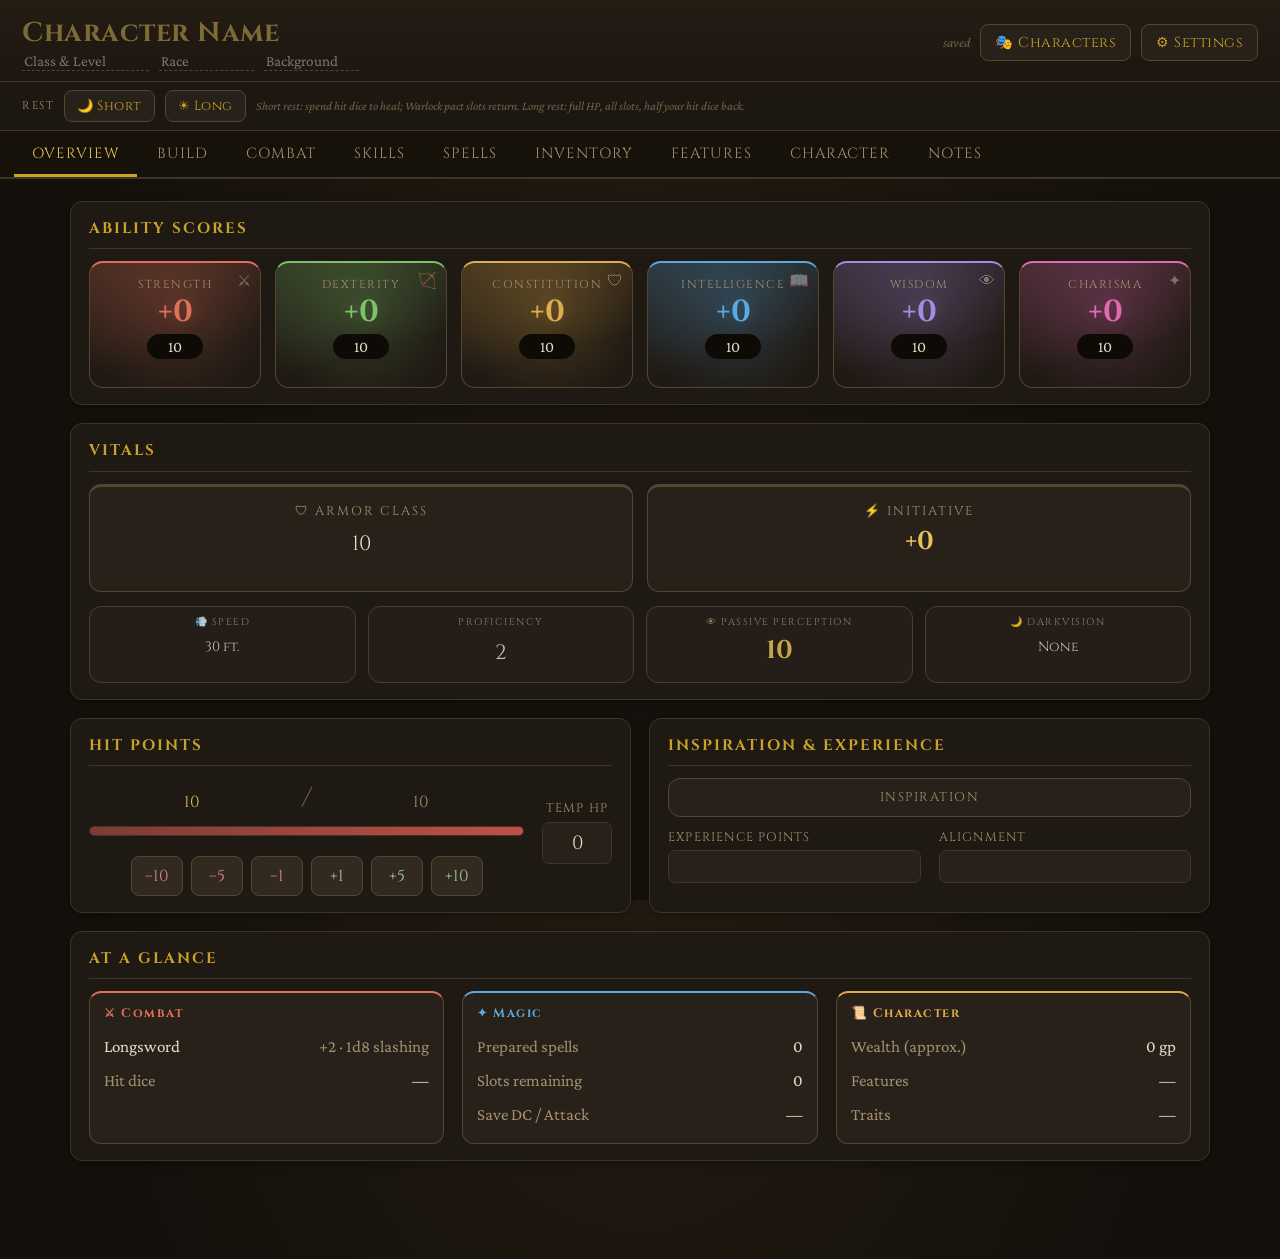
==== commit 2650bc3e: "Added Charachter selection" ====
--- a/character-binder.html
+++ b/character-binder.html
@@ -21,6 +21,7 @@
   </div>
   <div class="header-right">
     <span id="saveStatus">saved</span>
+    <button class="icon-btn" id="charsBtn" title="Choose or manage characters">🎭 Characters</button>
     <button class="icon-btn" id="settingsBtn">⚙ Settings</button>
   </div>
 </header>
@@ -36,6 +37,16 @@
 
 <main id="pages"></main>
 
+<div class="char-select" id="charSelect">
+  <div class="cs-inner">
+    <h1 class="cs-title">Choose Your Adventurer</h1>
+    <p class="cs-sub">Tap a character to open their sheet. Everything saves automatically as you play.</p>
+    <div class="cs-grid" id="csGrid"></div>
+    <button class="cs-back" id="csBack">↩ Back to the current sheet</button>
+    <input type="file" id="csImportFile" accept=".json,application/json" style="display:none">
+  </div>
+</div>
+
 <div class="modal-bg" id="settingsModal">
   <div class="modal">
     <button class="close-x" id="settingsClose">✕</button>
@@ -44,12 +55,14 @@
     <button class="icon-btn" id="exportBtn">Export character (JSON)</button>
     <button class="icon-btn" id="importBtn">Import character (JSON)</button>
     <input type="file" id="importFile" accept=".json,application/json" style="display:none">
-    <button class="icon-btn danger" id="resetBtn">Reset all data</button>
+    <button class="icon-btn danger" id="resetBtn">Reset this character</button>
   </div>
 </div>
 
 <script src="data-classes-races.js"></script>
 <script src="data-spells.js"></script>
+<script src="data-rules.js"></script>
+<script src="data-items.js"></script>
 <script src="data-equipment.js"></script>
 <script src="data-libraries.js"></script>
 <script src="app.js"></script>
--- a/styles.css
+++ b/styles.css
@@ -258,6 +258,7 @@
    clipped, however long the text is), instead of stretching sideways past the card's edge. */
 .sk-tip{
   flex-basis:100%;max-width:100%;
+  width:0;min-width:100%;
   max-height:0;overflow:hidden;opacity:0;
   white-space:normal;word-wrap:break-word;text-align:left;line-height:1.35;
   color:var(--muted);font-style:italic;font-weight:500;
@@ -273,6 +274,462 @@
 .fx-chip button{background:none;border:none;color:var(--faint);cursor:pointer;font-size:.9em;padding:0}
 .fx-chip button:hover{color:var(--red)}
 .fx-note{display:block;color:var(--green);font-size:.72rem;min-height:.9em}
+/* ===== Equipped: game-style slot grid (no figure, no icons-as-emoji) ===== */
+/* Slot strip, Witcher-style: glyph box on the left, slot name over the item name.
+   Two columns so the whole rack stands as tall as the defense block, not twice it. */
+.inv-grid{display:grid;grid-template-columns:1fr 1fr;gap:6px;width:100%;max-width:540px}
+.inv-slot{
+  cursor:text;display:grid;grid-template-columns:32px 1fr;grid-template-rows:auto auto;
+  column-gap:9px;align-items:center;padding:3px 10px;min-width:0;
+  background:var(--ink);border:1px solid var(--border-lt);border-radius:8px;
+  box-shadow:inset 0 2px 10px rgba(0,0,0,.55);
+  transition:border-color .15s ease,background .15s ease;
+}
+.inv-slot:hover{border-color:var(--gold-dim)}
+.inv-slot:focus-within{border-color:var(--gold)}
+.inv-slot svg{
+  grid-row:1/3;justify-self:center;width:24px;height:24px;
+  fill:none;stroke:var(--gold-dim);stroke-width:1.5;
+  stroke-linecap:round;stroke-linejoin:round;opacity:.32;transition:opacity .2s ease;
+}
+.inv-lbl{
+  grid-column:2;grid-row:1;text-align:left;
+  color:var(--faint);font-family:'Cinzel',serif;font-size:.58rem;letter-spacing:1.6px;text-transform:uppercase;
+}
+.inv-slot input{
+  grid-column:2;grid-row:2;width:100%;background:transparent;border:none;border-radius:0;box-shadow:none;
+  color:var(--text);font-size:.88rem;text-align:left;padding:1px 0;height:auto;
+}
+.inv-slot input:focus{outline:none}
+.inv-slot:has(input:not(:placeholder-shown)){background:var(--panel3);border-color:var(--gold-dim)}
+.inv-slot:has(input:not(:placeholder-shown)) svg{opacity:.75}
+@media(max-width:820px){.inv-grid{max-width:none}}
+/* ===== Coin purse — sticky bar of metal discs ===== */
+.money-hud{
+  position:sticky;top:0;z-index:15;display:flex;gap:14px;align-items:center;justify-content:center;
+  background:var(--panel);border:1px solid var(--border);border-radius:10px;
+  padding:8px 16px;margin-bottom:12px;box-shadow:0 4px 14px rgba(0,0,0,.45);flex-wrap:wrap;
+}
+.coin-hud{display:inline-flex;flex-direction:column;align-items:center;gap:1px}
+.coin-hud input{
+  width:64px;height:40px;text-align:center;background:var(--ink);
+  border:2px solid var(--c,#8a7a55);border-radius:50%/60%;
+  color:var(--c,#8a7a55);font-family:'Cinzel',serif;font-weight:700;font-size:.95rem;
+  box-shadow:inset 0 2px 6px rgba(0,0,0,.6),0 1px 2px rgba(0,0,0,.4);padding:0;
+}
+.coin-hud input:focus{outline:none;border-color:var(--gold)}
+.coin-hud i{font-style:normal;color:var(--c,#8a7a55);font-size:.6rem;letter-spacing:1.5px;font-family:'Cinzel',serif}
+.c-cp{--c:#b0663f}.c-sp{--c:#b9bec6}.c-ep{--c:#c8cf9e}.c-gp{--c:#d9a23e}.c-pp{--c:#dfe7ef}
+/* ===== Equipped & Defense side by side ===== */
+.inv-duo{display:grid;grid-template-columns:minmax(320px,540px) minmax(250px,1fr);gap:16px;align-items:start}
+@media(max-width:860px){.inv-duo{grid-template-columns:1fr}.inv-grid{max-width:none}}
+.inv-def .fld{margin-bottom:8px}
+/* ===== Equipment — illuminated ledger ===== */
+.eq-panel{
+  position:relative;
+  background:radial-gradient(ellipse 90% 50% at 50% 0%,rgba(201,162,39,.05),transparent 65%),var(--panel);
+}
+.eq-panel::before{
+  content:'';position:absolute;inset:5px;border:1px solid var(--gold-dim);opacity:.28;
+  border-radius:9px;pointer-events:none;
+}
+/* Pack tab rail — one line, everything reachable without scrolling */
+.eq-tabs{
+  display:flex;flex-wrap:wrap;gap:5px;margin-bottom:10px;
+  border-bottom:1px solid var(--border);padding-bottom:8px;
+}
+.eq-tab{
+  background:transparent;border:1px solid var(--border-lt);border-radius:999px;
+  color:var(--muted);padding:4px 13px;cursor:pointer;
+  font-family:'Cinzel',serif;font-size:.72rem;letter-spacing:1.5px;text-transform:uppercase;
+  transition:border-color .15s ease,color .15s ease;
+}
+.eq-tab:hover{border-color:var(--gold-dim);color:var(--gold-lt)}
+.eq-tab.on{background:var(--gold-dim);border-color:var(--gold);color:var(--gold-lt)}
+.eq-tab i{font-style:normal;opacity:.7;font-size:.66rem;letter-spacing:0}
+.eq-group{margin-bottom:14px}
+.eq-group.closed{margin-bottom:8px}
+.eq-group.closed .eq-rows{display:none}
+.eq-count{
+  font-style:normal;font-weight:400;color:var(--muted);font-size:.68rem;
+  border:1px solid var(--border-lt);border-radius:9px;padding:0 7px;letter-spacing:0;
+}
+.eq-chev{font-style:normal;color:var(--faint);font-size:.7rem}
+.eq-group-head{
+  display:flex;align-items:center;gap:12px;margin:2px 0 7px;cursor:pointer;
+  color:var(--gold);font-family:'Cinzel',serif;font-size:.74rem;letter-spacing:3px;text-transform:uppercase;
+  -webkit-user-select:none;user-select:none;
+}
+/* Equipped & Defense folds shut once it's set */
+#invEqHead{cursor:pointer;-webkit-user-select:none;user-select:none}
+#invEqPanel.closed .inv-duo{display:none}
+#invEqPanel.closed{padding-bottom:10px}
+#invEqPanel.closed h2{margin-bottom:0;padding-bottom:0;border-bottom:none}
+#invEqPanel.closed h2::after{content:'▸';color:var(--faint);font-size:.8rem}
+#invEqPanel h2::after{content:'▾';color:var(--faint);font-size:.8rem}
+/* Tablet/phone: tighter tiles and single-line rows — less page, same pack */
+@media(max-width:700px){
+  .inv-slot{padding:3px 9px}
+  .eq-row{padding:2px 3px;gap:5px}
+  .eq-name{min-width:0}
+  .eq-qty{flex-basis:34px;font-size:.78rem}
+  .eq-type{flex-basis:38px}
+  .eq-row .del-btn,.eq-row .spell-info-btn,.eq-row .combat-flag{padding:2px 5px}
+  .eq-row .eq-desc{padding-left:12px}
+  .money-hud{gap:8px;padding:6px 8px}
+  .coin-hud input{width:52px;height:34px;font-size:.85rem}
+}
+.eq-group-head::before,.eq-group-head::after{
+  content:'';flex:1;height:1px;
+  background:linear-gradient(90deg,transparent,var(--gold-dim));
+}
+.eq-group-head::after{background:linear-gradient(90deg,var(--gold-dim),transparent)}
+.eq-group-head span{display:flex;align-items:center;gap:8px;white-space:nowrap}
+.eq-group-head span::before,.eq-group-head span::after{content:'◆';color:var(--gold-dim);font-size:.5rem}
+.eq-row{
+  display:flex;gap:7px;align-items:center;flex-wrap:wrap;padding:3px 6px;border-radius:7px;
+  transition:background .15s ease;
+}
+.eq-row:hover{background:rgba(201,162,39,.05)}
+.eq-row+.eq-row{border-top:1px solid rgba(255,255,255,.03)}
+.eq-qty{
+  flex:0 0 40px;text-align:center;background:var(--ink);border:1px solid var(--border-lt);
+  border-radius:6px;font-family:'Cinzel',serif;font-weight:700;font-size:.85rem;color:var(--gold-lt);
+  padding:4px 2px;box-shadow:inset 0 1px 5px rgba(0,0,0,.5);
+}
+.eq-name{
+  flex:1 1 160px;min-width:120px;background:transparent;border:1px solid transparent;
+  font-size:.95rem;padding:4px 8px;
+}
+.eq-name:hover{border-color:var(--border)}
+.eq-name:focus{background:var(--ink);border-color:var(--gold-dim)}
+.eq-type{flex:0 0 46px;text-align:center;font-family:'Cinzel',serif;font-size:.78rem;padding:5px 2px;color:var(--gold-lt)}
+.eq-row .eq-desc{display:none;flex-basis:100%;padding:2px 0 4px 48px}
+.eq-row.open .eq-desc{display:block}
+.eq-row .eq-desc textarea{min-height:34px;font-size:.85rem;font-style:italic}
+.ck-card.ck-out{opacity:.55}
+.ck-card.ck-out .ck-card-name{text-decoration:line-through;text-decoration-color:var(--faint)}
+/* ===== Saving throw tiles ===== */
+#saveList{display:flex;flex-wrap:wrap;justify-content:center;gap:8px}
+#saveList .save-tile{flex:0 1 132px;min-width:112px}
+.save-tile{
+  position:relative;background:var(--panel3);border:1px solid var(--border-lt);border-radius:11px;
+  padding:9px 6px 7px;text-align:center;cursor:pointer;color:var(--text);min-height:96px;
+  transition:border-color .15s ease,box-shadow .2s ease,transform .12s ease;
+}
+.save-tile:hover{border-color:var(--ab-color);transform:translateY(-1px)}
+.save-icon{display:block;font-size:1.15rem;color:var(--ab-color);opacity:.55;transition:opacity .15s}
+.save-name{
+  display:block;font-family:'Cinzel',serif;font-size:.68rem;letter-spacing:1.5px;
+  text-transform:uppercase;color:var(--muted);margin-top:2px;
+}
+.save-bonus{display:block;font-family:'Cinzel',serif;font-weight:700;font-size:1.45rem;color:var(--muted);line-height:1.2}
+.save-tag{display:block;font-size:.62rem;color:var(--faint);font-style:italic;min-height:.9em;overflow:hidden;text-overflow:ellipsis;white-space:nowrap}
+.save-tile.on{border-color:var(--ab-color);box-shadow:0 0 14px var(--ab-glow),inset 0 0 18px var(--ab-glow)}
+.save-tile.on .save-icon{opacity:1}
+.save-tile.on .save-bonus{color:var(--ab-color)}
+.save-tile.on .save-tag{color:var(--ab-color)}
+.save-tile.grant{border-color:var(--green)}
+.save-tile.grant .save-bonus{color:var(--green)}
+.save-tile.grant .save-tag{color:var(--green);font-style:normal}
+/* Senses — no panel of their own: one slim row tucked under the save tiles */
+.sense-row{
+  display:flex;flex-direction:column;gap:8px;align-items:center;text-align:center;
+  margin-top:10px;border-top:1px solid var(--border);padding-top:12px;
+}
+.sense-row .sense-chips-line{display:flex;flex-wrap:wrap;gap:8px;justify-content:center}
+.sense-row .sense-note{margin:0;max-width:640px;text-align:center}
+.sense-chip{
+  display:inline-flex;align-items:center;gap:7px;background:var(--panel3);
+  border:1px solid var(--border-lt);border-radius:999px;padding:5px 14px;
+  color:var(--muted);font-size:.82rem;
+}
+.sense-chip b{color:var(--gold-lt);font-family:'Cinzel',serif;font-size:1.05rem;font-weight:700}
+.sense-note{margin:10px 0 0;font-size:.74rem;line-height:1.5}
+/* ===== Combat cockpit ===== */
+/* A single low torchlight glow behind the whole screen — the one atmospheric touch that marks
+   this tab as "the war table" rather than another form page. Subtle: it only shows through the
+   gaps between panels, never fights with the content sitting on top of it. */
+#page-combat{
+  position:relative;
+  background-image:radial-gradient(ellipse 820px 320px at 50% -30px, rgba(201,162,39,.08), transparent 72%);
+}
+.ck-grid{display:grid;grid-template-columns:232px minmax(0,1fr) 232px;gap:10px;align-items:start}
+.ck-col{display:flex;flex-direction:column;gap:10px;min-width:0}
+.ck-col .panel{margin:0}
+@media(max-width:1100px){.ck-grid{grid-template-columns:232px minmax(0,1fr)}.ck-right{grid-column:1/-1;flex-direction:row;flex-wrap:wrap}.ck-right .panel{flex:1 1 260px}}
+@media(max-width:760px){.ck-grid{grid-template-columns:1fr}.ck-right{flex-direction:column}}
+/* Full-width duo: action library on the left, the turn plan as its own equal card on the right.
+   These two panels are where a turn actually gets decided, so they carry the stage — a lit top
+   edge and deeper shadow — while everything below (death saves, hit dice, resources, rules)
+   recedes into reference material. One glance should tell you which zone to act in. */
+.ck-duo{display:grid;grid-template-columns:minmax(0,1fr) minmax(0,1fr);gap:10px;margin-bottom:10px}
+.ck-duo .panel{
+  margin:0;border-top:2px solid var(--gold-dim);
+  box-shadow:0 6px 20px rgba(0,0,0,.4),inset 0 1px 0 rgba(201,162,39,.08);
+}
+.ck-duo .panel h2{color:var(--gold-lt);font-size:1rem;letter-spacing:2.5px}
+@media(max-width:950px){.ck-duo{grid-template-columns:1fr}}
+/* Reference zone below: death saves, hit dice, attacks, resources, rules — quieter chrome so
+   the eye lands on the duo above first, then drops down here only when a specific number is
+   needed. Same data, less visual shouting. */
+.ck-grid .panel{
+  border-color:var(--border);box-shadow:none;padding:13px 15px;
+}
+.ck-grid .panel h2{font-size:.82rem;letter-spacing:1.6px;color:var(--muted);margin-bottom:9px;padding-bottom:6px}
+/* Vitals as one slim full-width row of mini-tiles — every number, none of the bulk */
+.panel.ck-vitals-row{
+  display:flex;flex-wrap:wrap;gap:8px;justify-content:center;align-items:stretch;
+  padding:8px 12px;margin-bottom:10px;
+}
+.ckv{
+  display:flex;flex-direction:column;align-items:center;justify-content:flex-start;
+  background:var(--panel3);border:1px solid var(--border-lt);border-radius:9px;
+  padding:5px 12px 6px;min-width:92px;flex:0 1 auto;
+}
+.ckv-l{color:var(--muted);font-family:'Cinzel',serif;font-size:.6rem;letter-spacing:1.2px;text-transform:uppercase;white-space:nowrap}
+.ckv input[type=text],
+.ckv input[type=number],
+.ckv-big{
+  display:block;background:transparent;border:none;border-radius:0;box-shadow:none;
+  color:var(--gold-lt);text-align:center;
+  font-family:'Cinzel',serif;font-weight:700;font-size:1.15rem;width:58px;height:auto;
+  padding:1px 0;margin:0;line-height:1.3;
+}
+.ckv input:focus{outline:none;background:var(--ink);border-radius:4px;border:none}
+.ckv input.ckv-wide{width:76px;font-size:.88rem}
+.ckv .fx-note{text-align:center;font-size:.62rem;min-height:0;max-width:110px}
+.ckv .fx-rems{justify-content:center;margin-top:2px;max-width:130px}
+/* action cards */
+.ck-filters{display:flex;flex-wrap:wrap;gap:5px;margin-bottom:7px}
+.ck-filter{
+  background:var(--panel3);border:1px solid var(--border-lt);border-radius:999px;
+  color:var(--muted);padding:4px 11px;font-size:.78rem;cursor:pointer;min-height:30px;
+}
+.ck-filter i{font-style:normal;opacity:.7;font-size:.74rem}
+.ck-filter.on{background:var(--gold-dim);border-color:var(--gold);color:var(--gold-lt)}
+.ck-cards{display:grid;grid-template-columns:repeat(auto-fill,minmax(200px,1fr));gap:6px}
+/* Every card carries a lit left spine in its action-type color — the same color language as
+   the filter pills and turn-plan steps, so the grid is scannable by color alone: green =
+   action, gold = bonus, ember = reaction, teal = item, blue = other. No need to read every
+   label to find "what can I still do this turn." */
+.ck-card{
+  background:var(--panel3);border:1px solid var(--border-lt);border-left-width:3px;border-radius:9px;
+  padding:6px 9px;cursor:pointer;min-width:0;transition:border-color .15s ease,transform .1s ease;
+}
+.ck-card-action{border-left-color:#7fd6a4}
+.ck-card-bonus{border-left-color:#e8c25b}
+.ck-card-reaction{border-left-color:#e0876f}
+.ck-card-item{border-left-color:#6fd0c4}
+.ck-card-other{border-left-color:#7db8e8}
+.ck-card:hover{border-color:var(--border-strong,var(--muted));transform:translateY(-1px)}
+.ck-card.open{grid-column:1/-1;background:var(--panel2);border-color:var(--gold-dim);transform:none}
+.ck-card.open.ck-card-action{border-left-color:#7fd6a4}
+.ck-card.open.ck-card-bonus{border-left-color:#e8c25b}
+.ck-card.open.ck-card-reaction{border-left-color:#e0876f}
+.ck-card.open.ck-card-item{border-left-color:#6fd0c4}
+.ck-card.open.ck-card-other{border-left-color:#7db8e8}
+.ck-card.ck-cond{background:rgba(232,194,91,.05)}
+/* Wrap the whole head onto a second line rather than crushing the name flat: a long pill
+   ("BONUS ACTION") next to a two-word name used to leave the name almost no room, which then
+   broke mid-word ("Shortswor" / "d left"). Now the name keeps a real floor and the pill/⤵
+   button simply drop below it if there isn't room on one line. */
+.ck-card-head{display:flex;align-items:center;flex-wrap:wrap;gap:4px 6px;justify-content:space-between}
+.ck-card-head .ck-drag-handle{margin-right:-2px}
+.ck-card-name{flex:1 1 90px;min-width:80px;color:var(--text);font-weight:600;font-size:.92rem;overflow-wrap:break-word}
+.ck-card-sub{color:var(--muted);font-size:.78rem;margin-top:3px;display:flex;flex-wrap:wrap;gap:4px 8px;align-items:center}
+.ck-card-sub b{color:var(--text)}
+.ck-card-cond{color:#e8c25b;font-size:.76rem;margin-top:3px;font-style:italic}
+.ck-pips{display:inline-flex;gap:3px;vertical-align:middle}
+/* Unfolding a card breathes instead of snapping */
+@keyframes ckUnfold{from{opacity:0;transform:translateY(-6px)}to{opacity:1;transform:none}}
+.ck-body{margin-top:8px;border-top:1px solid var(--border);padding-top:8px;cursor:default;animation:ckUnfold .18s ease-out}
+.ck-card.open{animation:ckUnfold .18s ease-out}
+/* One-tap use for consumables, right on the card face */
+.ck-quickuse{
+  background:var(--gold-dim);border:1px solid var(--gold);border-radius:7px;
+  color:var(--gold-lt);padding:3px 12px;font-size:.76rem;cursor:pointer;flex-shrink:0;
+  font-family:'Cinzel',serif;letter-spacing:1px;
+  transition:transform .1s ease,background .15s ease;
+}
+.ck-quickuse:hover{background:var(--gold);color:var(--ink)}
+.ck-quickuse:active{transform:scale(.94)}
+.ck-desc{color:var(--text);font-size:.84rem;line-height:1.45;white-space:pre-wrap}
+.ck-note{color:var(--muted);font-size:.76rem;margin-top:5px;font-style:italic}
+.ck-castrow{display:flex;flex-wrap:wrap;gap:6px;align-items:center;margin-top:8px}
+.ck-castlbl{color:var(--muted);font-size:.78rem}
+.ck-cast{
+  background:var(--gold-dim);border:1px solid var(--gold);border-radius:8px;
+  color:var(--gold-lt);padding:6px 14px;font-size:.84rem;cursor:pointer;min-height:36px;
+}
+.ck-gear{display:flex;flex-wrap:wrap;gap:6px;margin-top:8px;border-top:1px dashed var(--border);padding-top:8px}
+.ck-gear select,.ck-gear input{font-size:.78rem}
+.ck-gear input{flex:1 1 160px;min-width:0}
+.ck-gear button{
+  background:transparent;border:1px solid var(--border-lt);border-radius:7px;
+  color:var(--muted);padding:4px 10px;font-size:.76rem;cursor:pointer;
+}
+.ck-body input[type=text],.ck-body textarea{width:100%;margin-top:4px}
+.ck-undo{
+  display:flex;gap:8px;align-items:center;background:var(--panel2);border:1px solid var(--gold-dim);
+  border-radius:8px;padding:6px 10px;margin-bottom:8px;color:var(--text);font-size:.82rem;
+}
+.ck-undo button{background:transparent;border:1px solid var(--border-lt);border-radius:6px;color:var(--gold-lt);padding:3px 10px;cursor:pointer}
+/* turn-plan timeline */
+.ck-plan-wrap{margin-top:4px}
+.ck-plan-head{display:flex;justify-content:space-between;align-items:center;margin-bottom:5px;flex-wrap:wrap;gap:4px}
+.ck-plan-head span{color:var(--muted);font-family:'Cinzel',serif;font-size:.78rem;letter-spacing:1.5px;text-transform:uppercase}
+.ck-plan-head button{background:transparent;border:1px solid var(--border-lt);border-radius:6px;color:var(--muted);padding:2px 10px;font-size:.74rem;cursor:pointer}
+.ck-plan-tabs{display:flex;flex-wrap:wrap;gap:4px;flex:1;margin:0 8px}
+.ck-tpl{
+  display:inline-flex;align-items:center;gap:3px;
+  background:var(--panel3);border:1px solid var(--border-lt);border-radius:999px;
+  color:var(--muted);padding:1px 8px;font-size:.74rem;min-height:24px;
+}
+.ck-tpl>button{background:transparent;border:none;color:inherit;font-size:inherit;cursor:pointer;padding:1px 2px}
+.ck-tpl.on{background:var(--gold-dim);border-color:var(--gold)}
+.ck-tpl.on input{
+  background:transparent;border:none;color:var(--gold-lt);font-size:.76rem;font-weight:600;
+  width:90px;padding:1px 3px;
+}
+.ck-tpl [data-cktpldel]{color:var(--faint)}
+.ck-tpl [data-cktpldel]:hover{color:var(--red)}
+.ck-tpl-add{font-weight:700;cursor:pointer;padding:1px 10px}
+.ck-plan{
+  display:flex;flex-direction:column;gap:5px;min-height:42px;
+  border:1px dashed var(--border-lt);border-radius:9px;padding:6px;
+}
+.ck-plan-empty{color:var(--faint);font-size:.8rem;font-style:italic;line-height:1.45}
+.ck-plan-step{
+  display:flex;align-items:flex-start;gap:7px;position:relative;
+  background:var(--panel3);border:1px solid var(--border-lt);border-left-width:3px;border-radius:8px;
+  padding:5px 9px 5px 6px;color:var(--text);transition:box-shadow .15s ease,opacity .15s ease;
+}
+/* The connecting spine — a single lit thread running behind every numbered node, so the list
+   reads as one continuous turn instead of a stack of unrelated rows (the signature touch that
+   makes this feel like a scripted timeline, not a to-do list). */
+.ck-plan{position:relative}
+.ck-plan-step:not(:last-child)::after{
+  content:'';position:absolute;left:49px;top:28px;bottom:-5px;width:1px;
+  background:linear-gradient(var(--gold-dim),var(--border-lt));
+}
+.ck-plan-step i{
+  font-style:normal;background:radial-gradient(circle at 35% 30%,var(--gold-lt),var(--gold-dim));
+  color:var(--ink);border-radius:50%;flex-shrink:0;position:relative;z-index:1;
+  width:21px;height:21px;display:inline-flex;align-items:center;justify-content:center;
+  font-size:.72rem;font-weight:700;margin-top:2px;box-shadow:0 0 0 3px var(--panel3),0 0 10px rgba(201,162,39,.35);
+}
+.ck-plan-step.ck-ps-gone i{background:var(--faint);box-shadow:0 0 0 3px var(--panel3)}
+.ck-ps-main{flex:1;min-width:0}
+.ck-ps-head{display:flex;align-items:center;flex-wrap:wrap;gap:4px 8px}
+.ck-ps-head .sp-pill{margin-left:auto}
+.ck-ps-note{
+  flex:1 1 90px;min-width:70px;background:transparent;border:none;border-bottom:1px dashed transparent;
+  color:#e8c25b;font-size:.76rem;font-style:italic;padding:1px 4px;
+}
+.ck-ps-note::placeholder{color:var(--faint);font-style:italic}
+.ck-ps-note:hover{border-bottom-color:var(--border-lt)}
+.ck-ps-note:focus{border-bottom-color:var(--gold);outline:none;background:var(--ink);border-radius:4px}
+.ck-ps-name{flex:0 1 auto;min-width:80px;font-weight:600;font-size:.92rem;overflow-wrap:break-word}
+.ck-ps-sub{color:var(--muted);font-size:.78rem;margin-top:3px;display:flex;flex-wrap:wrap;gap:4px 8px;align-items:center}
+.ck-ps-sub b{color:var(--text)}
+.ck-roll{display:inline-flex;align-items:center;gap:4px;color:var(--muted)}
+.ck-roll input{
+  width:52px;background:var(--ink);border:1px solid var(--border-lt);border-radius:6px;
+  color:var(--text);font-size:.8rem;padding:2px 6px;text-align:center;
+}
+.ck-roll input:focus{border-color:var(--gold);outline:none}
+.ck-roll b[data-atkfinal]{color:var(--gold-lt);font-family:'Cinzel',serif;font-size:.95rem}
+.ck-plan-step.ck-ps-action{border-left-color:#7fd6a4}
+.ck-plan-step.ck-ps-bonus{border-left-color:#e8c25b}
+.ck-plan-step.ck-ps-reaction{border-left-color:#e0876f}
+.ck-plan-step.ck-ps-item{border-left-color:#6fd0c4}
+.ck-plan-step.ck-ps-other{border-left-color:#7db8e8}
+.ck-plan-step.ck-ps-gone{opacity:.6;border-left-color:var(--border-lt)}
+.ck-plan-step.open{background:var(--panel2);border-color:var(--gold-dim);cursor:default}
+.ck-plan-step>[data-plandel]{background:transparent;border:none;color:var(--faint);cursor:pointer;font-size:.85rem;padding:2px 4px;flex-shrink:0}
+.ck-plan-step>[data-plandel]:hover{color:var(--red)}
+.ck-plan-add{
+  background:transparent;border:1px solid var(--border-lt);border-radius:7px;
+  color:var(--muted);cursor:pointer;font-size:.8rem;padding:2px 8px;flex-shrink:0;
+}
+.ck-plan-add:hover{border-color:var(--gold);color:var(--gold-lt)}
+/* Drag handle — the only part of a card/step that starts a drag (Pointer Events: identical
+   code path for mouse, touch and pen, unlike native HTML5 dnd which never fires on touch).
+   Sized as a real touch target, not just a decorative glyph. */
+.ck-drag-handle{
+  display:inline-flex;align-items:center;justify-content:center;flex-shrink:0;
+  width:26px;height:30px;margin:-4px 0;border-radius:6px;
+  color:var(--faint);font-size:1rem;letter-spacing:-2px;cursor:grab;touch-action:none;
+  transition:color .15s ease,background .15s ease;
+}
+.ck-drag-handle:hover{color:var(--gold-lt);background:rgba(201,162,39,.12)}
+.ck-drag-handle:active{cursor:grabbing}
+.ck-plan-step .ck-drag-handle{margin-top:2px}
+.ck-dragging-source{opacity:.35}
+.ck-drag-ghost{
+  position:fixed;top:0;left:0;z-index:200;pointer-events:none;
+  background:var(--panel2);border:1px solid var(--gold);border-radius:8px;
+  padding:6px 14px;color:var(--gold-lt);font-family:'Cinzel',serif;font-size:.85rem;
+  box-shadow:0 12px 28px rgba(0,0,0,.55),0 0 0 1px rgba(201,162,39,.25);
+  transform:rotate(-1.5deg);max-width:220px;overflow:hidden;text-overflow:ellipsis;white-space:nowrap;
+}
+.ck-drop-indicator{
+  height:3px;border-radius:3px;margin:2px 2px;flex-shrink:0;
+  background:linear-gradient(90deg,transparent,var(--gold-lt) 15%,var(--gold-lt) 85%,transparent);
+  box-shadow:0 0 8px var(--gold);animation:ckIndicatorPulse 1s ease-in-out infinite;
+}
+@keyframes ckIndicatorPulse{0%,100%{opacity:.6}50%{opacity:1}}
+.ck-plan.ck-plan-drophover{border-color:var(--gold);border-style:solid;background:rgba(201,162,39,.05)}
+/* hud extras */
+.ck-conc{color:#b9a3ec;font-size:.82rem;display:inline-flex;gap:6px;align-items:center;position:relative}
+.ck-conc b{color:var(--text)}
+.ck-conc button{background:transparent;border:1px solid var(--border-lt);border-radius:6px;color:var(--muted);cursor:pointer;padding:1px 7px}
+.ck-conc-tip{color:var(--faint);font-size:.7rem;flex-basis:100%}
+.ck-topstates{display:inline-flex;gap:5px;flex-wrap:wrap}
+.ck-state{border:1px solid rgba(111,208,196,.45);color:#6fd0c4;border-radius:999px;padding:1px 9px;font-size:.72rem}
+/* reminders + rules */
+.ck-rem{color:var(--gold-lt);font-size:.8rem;padding:4px 0;border-bottom:1px solid var(--border)}
+.ck-rem:last-child{border-bottom:none}
+.ck-rem b{color:var(--text)}
+.ck-rem-cond{display:block;color:var(--muted);font-size:.74rem;font-style:italic}
+.ck-rsec-head{
+  display:block;width:100%;text-align:left;background:transparent;border:none;
+  color:var(--muted);font-size:.84rem;padding:7px 0;cursor:pointer;border-bottom:1px solid var(--border);
+}
+.ck-rsec.open .ck-rsec-head{color:var(--gold-lt)}
+.ck-rsec-body{padding:4px 0 8px}
+.ck-rule{color:var(--muted);font-size:.78rem;line-height:1.45;padding:3px 0}
+.ck-rule b{color:var(--text)}
+/* collapsible panels: death saves + attack editor */
+.ck-death #ckDeathHead,.ck-atk-panel #ckAtkHead{cursor:pointer}
+.ck-death.ck-collapsed .ck-death-body{display:none}
+.ck-death.ck-collapsed h2::after{content:' — hidden while you\'re up (tap to peek)';color:var(--faint);font-size:.7rem;letter-spacing:0;text-transform:none}
+.ck-death.ck-down{border-color:var(--red);box-shadow:0 0 12px rgba(224,75,74,.25)}
+.ck-death.ck-down h2{color:var(--red)}
+/* Attack cards inside the cockpit's narrower column: shave the chrome so each card reads as
+   a couple of tight lines instead of a tall block. */
+.ck-atk-body .atk-card{padding:6px 10px;margin-bottom:8px}
+.ck-atk-body .atk-card:hover{transform:none;box-shadow:none}
+.ck-atk-body .atk-row{gap:8px}
+.ck-atk-body .atk-icon{padding-top:4px}
+.ck-atk-body .atk-config{margin-top:3px;gap:3px 6px}
+.ck-atk-body .buff-row{padding:2px 4px 4px 8px}
+.ck-atk-body .atk-dmg{padding-left:8px}
+.atk-note{
+  display:block;width:100%;background:transparent;border:none;border-bottom:1px dashed transparent;
+  color:var(--muted);font-size:.78rem;font-style:italic;padding:2px 4px;margin-top:2px;
+}
+.atk-note::placeholder{color:var(--faint)}
+.atk-note:hover{border-bottom-color:var(--border-lt)}
+.atk-note:focus{border-bottom-color:var(--gold);outline:none;background:var(--ink);border-radius:4px;color:var(--text)}
+.ck-atk-panel .ck-atk-body{display:none}
+.ck-atk-panel.open .ck-atk-body{display:block}
+/* Collapsed = one slim line, not a full panel header */
+.ck-atk-panel:not(.open){padding:7px 14px}
+.ck-atk-panel:not(.open) h2{margin:0;padding:0;border:none;font-size:.8rem;letter-spacing:1.5px}
+.ck-atk-panel:not(.open) h2::after{content:'  ▸ edit';color:var(--faint);font-size:.7rem;letter-spacing:.5px;text-transform:none}
+.ck-atk-panel.open h2::after{content:'  ▾';color:var(--faint)}
 /* ★ Stat reminders on the Overview tiles — same tap-to-open badges as the skill rows */
 .fx-rems{display:flex;flex-wrap:wrap;gap:4px;margin-top:4px}
 .fx-rems:empty{display:none}
@@ -323,6 +780,14 @@
 .lib-results .item:hover,.lib-results .item.hi{background:var(--panel3)}
 .lib-results .item small{display:block;color:var(--muted);font-size:.73rem;margin-top:1px;font-style:italic}
 .lib-results .empty{padding:12px;color:var(--faint);font-style:italic;font-size:.85rem}
+/* Subclass/feat suggestion fields (former <datalist> fields). The dropdown itself is a
+   position:fixed popover appended straight to <body> (see renderSuggest in app.js) so it can
+   never get clipped by an ancestor's overflow:hidden — the Subclass field lives inside
+   .build-panel, which needs overflow:hidden for its class-color glow. No positioning context
+   is required here; .sug-wrap just exists as a layout hook if these fields need one later. */
+.sug-wrap{display:inline-block}
+label.fld.sug-wrap{display:block}
+.sug-results{position:fixed}
 /* Spell search gets its own grimoire index instead of the plain generic dropdown every other
    search box uses — each result carries a left rune-tab colored by its power tier (same silver/
    arcane-blue/mystic-violet/legendary-gold language as the level cards), so browsing results
@@ -496,7 +961,10 @@
 .hp-cur{font-size:2.6rem;width:110px;color:var(--gold-lt)!important}
 .hp-max-in{font-size:1.3rem;width:70px;color:var(--muted)!important}
 .hp-slash{color:var(--faint);font-size:1.8rem;font-family:'Cinzel',serif}
-.hp-bar{height:10px;background:var(--ink);border-radius:6px;overflow:hidden;margin-top:6px;border:1px solid var(--border);transition:box-shadow .3s ease}
+.hp-bar{position:relative;height:10px;background:var(--ink);border-radius:6px;overflow:hidden;margin-top:6px;border:1px solid var(--border);transition:box-shadow .3s ease}
+/* Temp HP: a cool blue segment stacked after the red fill — instantly separable from real HP */
+.hp-temp-fill{position:absolute;top:0;bottom:0;left:0;width:0;background:linear-gradient(90deg,#3f6f96,#5aa9e0);transition:width .25s,left .25s}
+.hp-bar.has-temp{box-shadow:inset 0 0 0 1px rgba(90,169,224,.35)}
 .hp-bar>div{height:100%;background:linear-gradient(90deg,#7d3b34,var(--red));width:100%;transition:width .25s,background .3s}
 /* Bloodied / critical HP feedback, right on the real bar — no separate decorative copy of it */
 @keyframes hpCritPulse{0%,100%{box-shadow:0 0 6px 0 rgba(192,80,70,.5)}50%{box-shadow:0 0 14px 3px rgba(192,80,70,.9)}}
@@ -524,11 +992,81 @@
 /* Combat mini-HUD: HP and AC pinned to the top of the viewport while scrolling the Combat tab,
    so the two numbers you always need mid-fight never scroll out of view once the page gets tall
    with several attacks/features. Read-only — the real editable fields are still below. */
+/* A torch-lit console rather than a data strip: a warm glow pools behind the numbers you
+   need every single round (HP, AC, Init), a lit brass edge caps the whole bar, and everything
+   you check less often (Speed, Prof, Passive, Vision) is pushed to a visibly quieter second
+   line below — so the eye always knows which numbers matter *right now*. */
 .combat-hud{
-  position:sticky;top:0;z-index:15;display:flex;gap:20px;align-items:center;
-  background:var(--panel);border:1px solid var(--border);border-radius:10px;
-  padding:8px 16px;margin-bottom:16px;box-shadow:0 4px 14px rgba(0,0,0,.45);
-}
+  position:sticky;top:0;z-index:15;
+  background:var(--panel);border:1px solid var(--border);border-top:2px solid var(--gold-dim);
+  border-radius:10px;padding:9px 16px 7px;margin-bottom:14px;
+  box-shadow:0 6px 20px rgba(0,0,0,.5),inset 0 40px 34px -34px rgba(201,162,39,.1);
+}
+.chud-primary{display:flex;gap:14px;align-items:center;flex-wrap:wrap}
+/* HP lives in the HUD: damage buttons on the left of the numbers, heals on the right —
+   hit the side you mean. Temp sits apart in blue; the bar underlines the whole station. */
+.chud-hp{flex:1 1 380px;min-width:300px;max-width:560px}
+.chud-hpline{display:flex;align-items:center;gap:10px;justify-content:center;flex-wrap:nowrap}
+.chud-nums{display:inline-flex;align-items:baseline;gap:1px}
+.chud-in{
+  width:52px;background:transparent;border:none;color:var(--text);height:auto;box-shadow:none;
+  font-family:'Cinzel',serif;font-weight:700;font-size:1.25rem;text-align:center;padding:0;margin:0;
+}
+.chud-in:focus{outline:none;background:var(--ink);border-radius:4px;border:none}
+.chud-slash{color:var(--faint);font-size:1.1rem}
+.chud-temp{display:inline-flex;align-items:center;gap:2px;border-left:1px solid var(--border);padding-left:10px}
+.chud-templbl{color:#5aa9e0;font-size:.6rem;letter-spacing:1.2px;text-transform:uppercase}
+.chud-tempin{width:34px;color:#5aa9e0;font-size:.95rem}
+.chud-bar{margin-top:4px;height:8px}
+.chud-btns{display:inline-flex;gap:3px;flex-shrink:0}
+.chud-btns .hp-btn{padding:3px 0;font-size:.7rem;width:34px;min-width:34px}
+.chud-sep{width:1px;align-self:stretch;background:var(--border);flex-shrink:0}
+.chud-sep-conc{align-self:center;height:34px}
+/* Vitals cells inside the one sticky bar: identical size, value only — ★ badges and feature
+   notes live on the bar's own second line so no cell ever outgrows its neighbors. */
+.combat-hud .ckv{
+  padding:3px 8px;min-width:64px;height:46px;flex:0 0 auto;
+  justify-content:center;gap:0;
+}
+.combat-hud .ckv .fx-note,.combat-hud .ckv .fx-rems{display:none}
+.combat-hud .chud-hp{flex:1 1 300px;max-width:470px}
+/* AC and Initiative sit right beside HP as the third and fourth numbers checked every round —
+   same lit-gold treatment as HP's current value, visibly bigger than anything in the row below. */
+.ckv-primary{background:var(--panel3);border:1px solid var(--border-lt)}
+.ckv-primary .ckv-l{font-size:.62rem}
+.ckv-primary input,.ckv-primary .ckv-big{font-size:1.35rem;color:var(--gold-lt)}
+/* Senses & Movement: a visibly quieter second shelf — smaller type, dimmer chips, its own
+   uppercase label — for the numbers a player glances at occasionally, not every turn. */
+.chud-senses{
+  display:flex;flex-wrap:wrap;gap:6px;align-items:center;
+  border-top:1px solid var(--border);margin-top:7px;padding-top:6px;
+}
+.chud-senses-lbl{
+  color:var(--faint);font-family:'Cinzel',serif;font-size:.6rem;letter-spacing:1.8px;
+  text-transform:uppercase;margin-right:4px;flex:0 0 auto;
+}
+.ckv-sec{
+  background:transparent;border:1px solid transparent;padding:1px 8px;min-width:0;height:auto;
+}
+.ckv-sec .ckv-l{font-size:.58rem;color:var(--faint)}
+.ckv-sec input,.ckv-sec .ckv-big{font-size:.92rem;color:var(--muted);font-weight:600}
+.ckv-sec input.ckv-wide{width:64px;font-size:.8rem}
+.chud-extra{
+  flex-basis:100%;display:flex;flex-wrap:wrap;gap:4px 14px;align-items:center;
+  border-top:1px solid var(--border);margin-top:6px;padding-top:5px;
+}
+.chud-extra:not(:has(.chud-x:not([style*="none"]))){display:none}
+.chud-x{display:inline-flex;align-items:center;gap:6px}
+.chud-x i{
+  font-style:normal;color:var(--faint);font-family:'Cinzel',serif;
+  font-size:.58rem;letter-spacing:1.2px;text-transform:uppercase;
+}
+.chud-x .fx-note{display:inline;min-height:0;font-size:.7rem}
+.chud-x .fx-rems{margin:0}
+.chud-x .fx-rems .sk-fx{font-size:.7rem;padding:0 7px}
+.chud-cell{display:flex;flex-direction:column;align-items:center;justify-content:center;min-width:54px}
+.chud-lbl{color:var(--muted);font-family:'Cinzel',serif;font-size:.6rem;letter-spacing:1.2px;text-transform:uppercase;white-space:nowrap}
+.chud-cell b{color:var(--gold-lt);font-family:'Cinzel',serif;font-size:1.25rem;line-height:1.15}
 .chud-item{color:var(--muted);font-size:.72rem;letter-spacing:1.5px;text-transform:uppercase;font-family:'Cinzel',serif}
 .chud-item b{color:var(--gold-lt);font-size:1.05rem;margin-left:6px;letter-spacing:0;text-transform:none}
 
@@ -616,6 +1154,7 @@
    instead of a border-bottom-separated row sharing one long strip. Same card language as
    .feature-card/.ov-card elsewhere on the sheet, so weapons read as distinct at a glance. */
 .atk-card{
+  position:relative;
   background:var(--panel2);border:1px solid var(--border);border-left:2px solid var(--gold-dim);
   border-radius:10px;padding:10px 14px;margin-bottom:14px;
   transition:transform .15s ease,box-shadow .2s ease;
@@ -626,8 +1165,11 @@
    Hit and Damage, always in that reading order — and buffs tucked into a slim line underneath
    instead of their own full row. */
 .atk-row{
-  display:flex;align-items:flex-start;gap:10px;
-}
+  display:flex;align-items:flex-start;gap:10px;flex-wrap:wrap;padding-right:26px;
+}
+/* The remove button anchors to the card's corner instead of floating at the end of the flex
+   row — in the cockpit's narrower center column the row wraps, and the ✕ used to spill out. */
+.atk-row>.del-btn{position:absolute;top:8px;right:8px}
 .atk-icon{color:var(--gold-dim);font-size:.95rem;padding-top:7px;flex:0 0 auto}
 .atk-id{flex:1.6 1 220px;min-width:180px;position:relative}
 /* One combo field instead of a dropdown + a separate nickname field: type to search built-in
@@ -816,6 +1358,7 @@
 .pill-react{color:#e0876f;border-color:rgba(224,135,111,.45)}
 .pill-cast{color:#7db8e8;border-color:rgba(125,184,232,.45)}
 .pill-conc{color:#b9a3ec;border-color:rgba(185,163,236,.45)}
+.pill-item{color:#6fd0c4;border-color:rgba(111,208,196,.45)}
 .pill-ritual{color:#6fd0c4;border-color:rgba(111,208,196,.45)}
 /* Editable meta line: "1 Action · 60 ft · Concentration, up to 1 hour". Selector is qualified
    as input[type=text].spell-meta, not just .spell-meta — this is an <input type=text>, and the
@@ -930,8 +1473,143 @@
 .modal .close-x{float:right;background:none;border:none;color:var(--faint);font-size:1.3rem;cursor:pointer}
 .modal p{color:var(--muted);font-size:.9rem;margin-bottom:14px}
 
+/* ---------- Character select ("choose your adventurer") ---------- */
+/* A full screen, not a modal: switching heroes is a chapter break, and it deserves the same
+   theatrical framing as the rest of the binder. Cards borrow the Build panel's class-color
+   treatment (lit top edge + tinted glow) so a roster of different classes reads as a party. */
+.char-select{
+  position:fixed;inset:0;z-index:60;display:none;overflow-y:auto;
+  background:var(--bg);
+  background-image:radial-gradient(ellipse at 50% -10%, #2b2113 0%, var(--bg) 62%);
+}
+.char-select.open{display:block;animation:fadein .18s ease}
+.cs-inner{max-width:980px;margin:0 auto;padding:46px 20px 60px;text-align:center}
+.cs-title{
+  color:var(--gold-lt);font-family:'Cinzel',serif;font-size:2rem;font-weight:700;
+  letter-spacing:2px;
+}
+/* Cinzel has no lowercase — the title is already caps; underline it like a chapter heading */
+.cs-title::after{
+  content:'';display:block;width:180px;height:2px;margin:12px auto 0;
+  background:linear-gradient(90deg,transparent,var(--gold),transparent);
+}
+.cs-sub{color:var(--muted);font-style:italic;margin:12px 0 30px}
+.cs-grid{
+  display:grid;grid-template-columns:repeat(auto-fill,minmax(240px,1fr));gap:14px;
+  text-align:left;
+}
+.cs-card{
+  --cs-accent:var(--gold);
+  position:relative;display:flex;flex-direction:column;align-items:center;gap:2px;
+  background:var(--panel); /* fallback for browsers without color-mix */
+  background:linear-gradient(170deg,color-mix(in srgb,var(--cs-accent) 10%,var(--panel)),var(--panel) 70%);
+  border:1px solid var(--border-lt);border-top:2px solid var(--cs-accent);border-radius:13px;
+  padding:20px 14px 12px;cursor:pointer;text-align:center;color:var(--text);
+  transition:transform .12s ease,box-shadow .2s ease,border-color .15s ease;
+}
+.cs-card:hover{transform:translateY(-3px);box-shadow:0 12px 30px -10px rgba(0,0,0,.6);border-color:var(--cs-accent)}
+.cs-card.active{box-shadow:0 0 18px color-mix(in srgb,var(--cs-accent) 30%,transparent),inset 0 0 24px rgba(0,0,0,.25)}
+.cs-badge{
+  position:absolute;top:10px;right:10px;color:var(--cs-accent);
+  font-family:'Cinzel',serif;font-size:.58rem;letter-spacing:1.5px;text-transform:uppercase;
+  border:1px solid var(--cs-accent);border-radius:999px;padding:2px 9px;opacity:.9;
+}
+.cs-icon{font-size:2.1rem;line-height:1;margin-bottom:8px;filter:drop-shadow(0 0 12px color-mix(in srgb,var(--cs-accent) 45%,transparent))}
+.cs-name{font-family:'Cinzel',serif;font-weight:700;font-size:1.05rem;color:var(--gold-lt);overflow-wrap:anywhere}
+.cs-line{color:var(--muted);font-size:.85rem;font-style:italic;min-height:1.2em}
+.cs-hp{
+  width:70%;height:6px;background:var(--ink);border:1px solid var(--border);border-radius:5px;
+  overflow:hidden;margin-top:10px;
+}
+.cs-hp>div{height:100%;background:linear-gradient(90deg,#7d3b34,var(--red))}
+.cs-hp.low>div{background:linear-gradient(90deg,#7d1f1f,#c0504a)}
+.cs-hpnum{color:var(--faint);font-size:.72rem;margin-top:3px}
+.cs-actions{
+  display:flex;gap:6px;margin-top:12px;border-top:1px solid var(--border);
+  padding-top:9px;width:100%;justify-content:center;
+}
+.cs-actions button{
+  background:transparent;border:1px solid var(--border-lt);border-radius:7px;
+  color:var(--muted);padding:4px 10px;font-size:.72rem;cursor:pointer;min-height:30px;
+}
+.cs-actions button:hover{border-color:var(--gold-dim);color:var(--gold-lt)}
+.cs-actions .cs-del:hover{border-color:var(--red);color:var(--red)}
+/* New / Import: same footprint, dashed — clearly "empty seats at the table" */
+.cs-card.cs-new{
+  border:1px dashed var(--border-lt);border-top:1px dashed var(--border-lt);
+  background:transparent;justify-content:center;min-height:180px;color:var(--muted);
+}
+.cs-card.cs-new:hover{border-color:var(--gold-dim);color:var(--gold-lt);box-shadow:none}
+.cs-card.cs-new .cs-icon{filter:none;color:var(--gold-dim)}
+.cs-card.cs-new .cs-name{color:inherit}
+.cs-back{
+  margin-top:26px;background:transparent;border:1px solid var(--border-lt);border-radius:8px;
+  color:var(--muted);padding:9px 18px;font-size:.85rem;cursor:pointer;
+}
+.cs-back:hover{border-color:var(--gold-dim);color:var(--gold-lt)}
+
+/* ---------- Themed dialogs & select option sheets ---------- */
+/* Replaces native confirm()/alert() and the OS <select> dropdown — both looked like another
+   operating system barging into the tavern, and OS dropdown rows are far below the 44px touch
+   floor this app is built around. */
+.ui-dlg-bg{
+  position:fixed;inset:0;z-index:80;display:flex;align-items:center;justify-content:center;
+  background:rgba(0,0,0,.6);padding:20px;animation:fadein .14s ease;
+}
+.ui-dlg{
+  background:var(--panel);border:1px solid var(--border-lt);border-top:2px solid var(--gold-dim);
+  border-radius:13px;max-width:400px;width:100%;padding:20px 22px;
+  box-shadow:0 18px 50px rgba(0,0,0,.6);
+}
+.ui-dlg h3{
+  color:var(--gold-lt);font-family:'Cinzel',serif;font-size:1rem;letter-spacing:1.5px;
+  text-transform:uppercase;margin-bottom:10px;
+}
+.ui-dlg p{color:var(--text);font-size:.95rem;line-height:1.5;margin-bottom:18px}
+.ui-dlg-btns{display:flex;gap:10px;justify-content:flex-end}
+.ui-dlg-btns button{
+  border-radius:8px;padding:9px 18px;font-size:.88rem;cursor:pointer;min-height:42px;
+  font-family:'Cinzel',serif;letter-spacing:.5px;
+}
+.ui-dlg-cancel{background:transparent;border:1px solid var(--border-lt);color:var(--muted)}
+.ui-dlg-cancel:hover{border-color:var(--gold-dim);color:var(--text)}
+.ui-dlg-ok{background:var(--gold-dim);border:1px solid var(--gold);color:var(--gold-lt)}
+.ui-dlg-ok:hover{background:var(--gold);color:var(--ink)}
+.ui-dlg-ok.danger{background:rgba(192,80,70,.18);border-color:var(--red);color:#e08a80}
+.ui-dlg-ok.danger:hover{background:var(--red);color:var(--text)}
+/* The option sheet: one column of full-width rows, current choice marked with a gold ✦ */
+.sel-sheet{
+  background:var(--panel);border:1px solid var(--border-lt);border-top:2px solid var(--gold-dim);
+  border-radius:13px;max-width:360px;width:100%;padding:14px 0 8px;
+  box-shadow:0 18px 50px rgba(0,0,0,.6);display:flex;flex-direction:column;max-height:76vh;
+}
+.sel-sheet h3{
+  color:var(--gold);font-family:'Cinzel',serif;font-size:.82rem;letter-spacing:2px;
+  text-transform:uppercase;padding:0 18px 10px;border-bottom:1px solid var(--border);
+}
+.sel-opts{overflow-y:auto;padding:6px 8px 4px}
+.sel-group{
+  color:var(--faint);font-family:'Cinzel',serif;font-size:.62rem;letter-spacing:1.8px;
+  text-transform:uppercase;padding:10px 12px 4px;
+}
+.sel-opt{
+  display:flex;align-items:center;justify-content:space-between;gap:10px;width:100%;
+  background:transparent;border:none;border-radius:8px;text-align:left;cursor:pointer;
+  color:var(--text);font-family:'Crimson Pro',serif;font-size:.98rem;padding:11px 12px;min-height:44px;
+}
+.sel-opt:hover{background:var(--panel3)}
+.sel-opt.on{background:var(--gold-dim);color:var(--gold-lt)}
+.sel-opt.on i{font-style:normal;color:var(--gold-lt);flex-shrink:0}
+.sel-opt:disabled{opacity:.4;cursor:default}
+.sel-opt:disabled:hover{background:transparent}
+
 @media (max-width:640px){
   main{padding:14px 10px 70px}
   .panel{padding:12px}
   #charNameHeader{font-size:1.3rem}
-}
+  .cs-inner{padding:26px 12px 40px}
+  .cs-title{font-size:1.4rem}
+  /* On a phone the option sheet docks to the bottom edge — thumb range, not screen center */
+  .ui-dlg-bg.sel-sheet-bg{align-items:flex-end;padding:0}
+  .sel-sheet{max-width:none;border-radius:16px 16px 0 0;max-height:70vh}
+}
